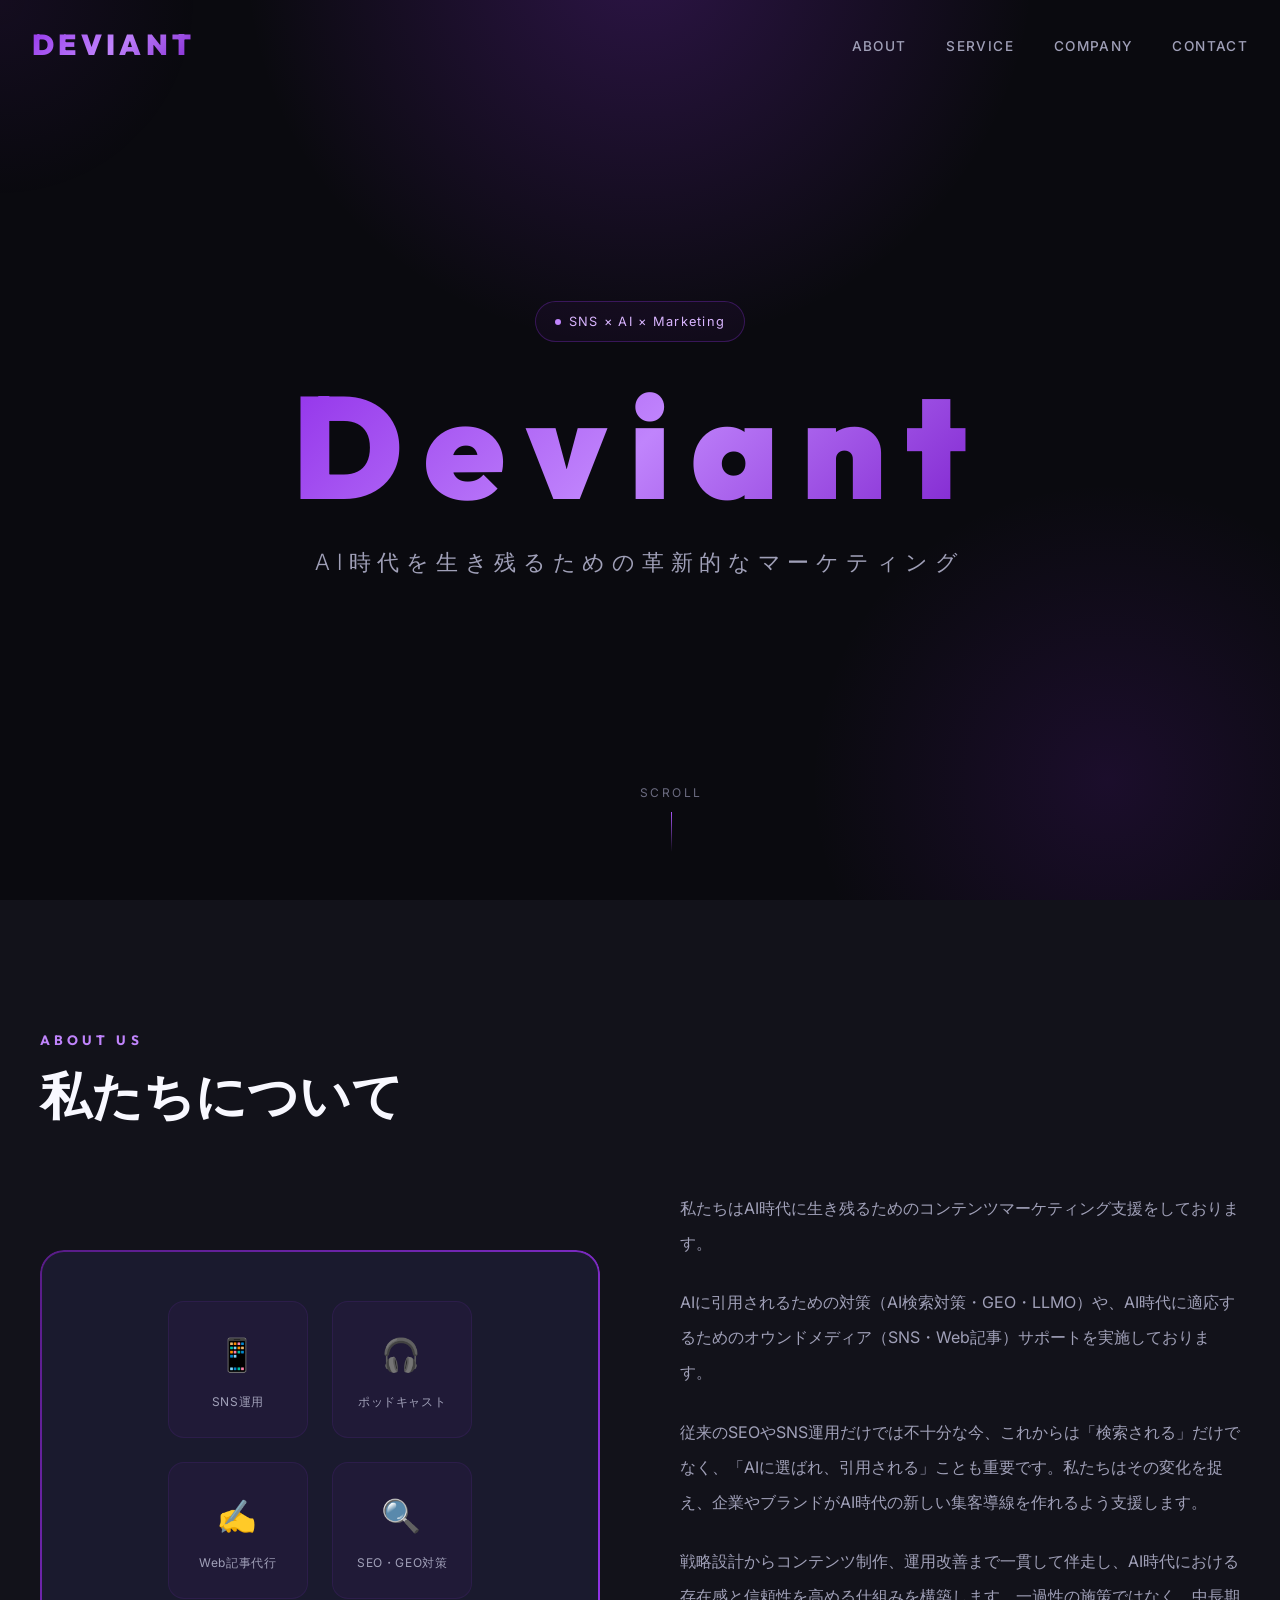
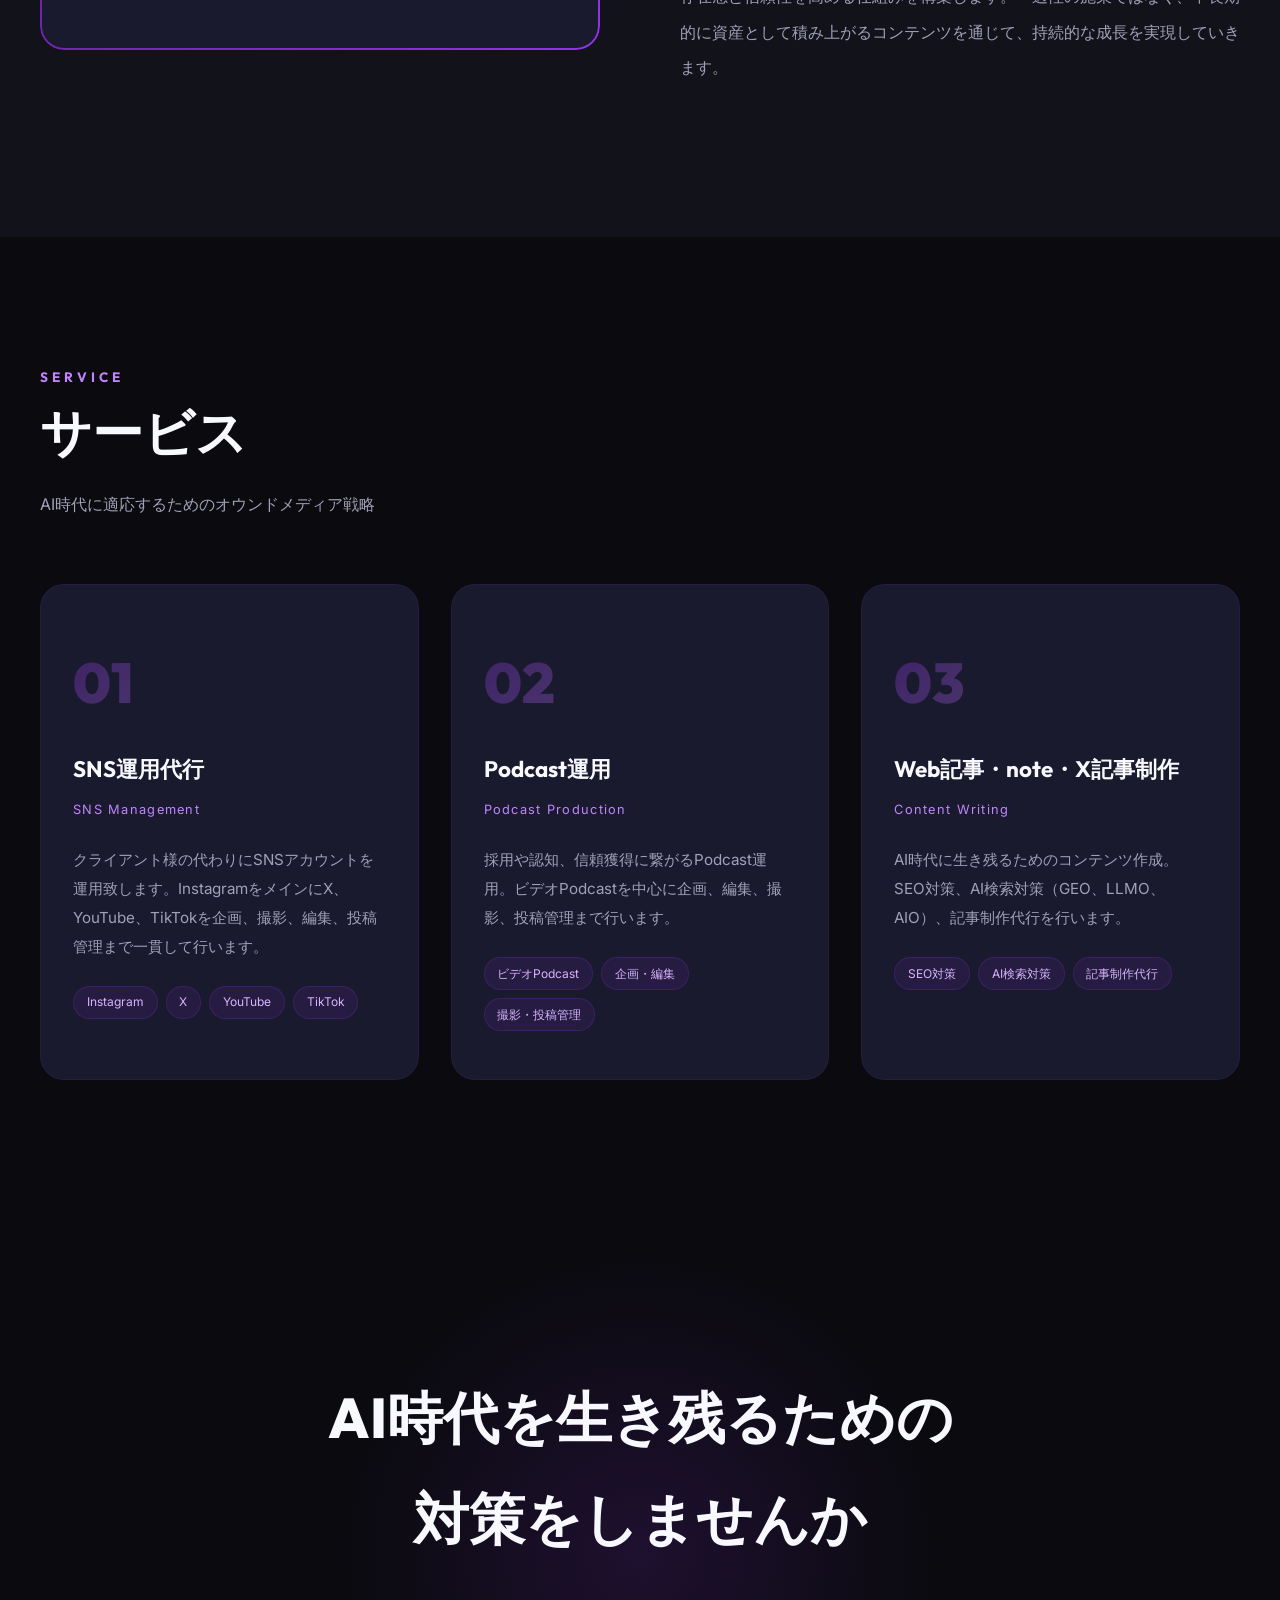
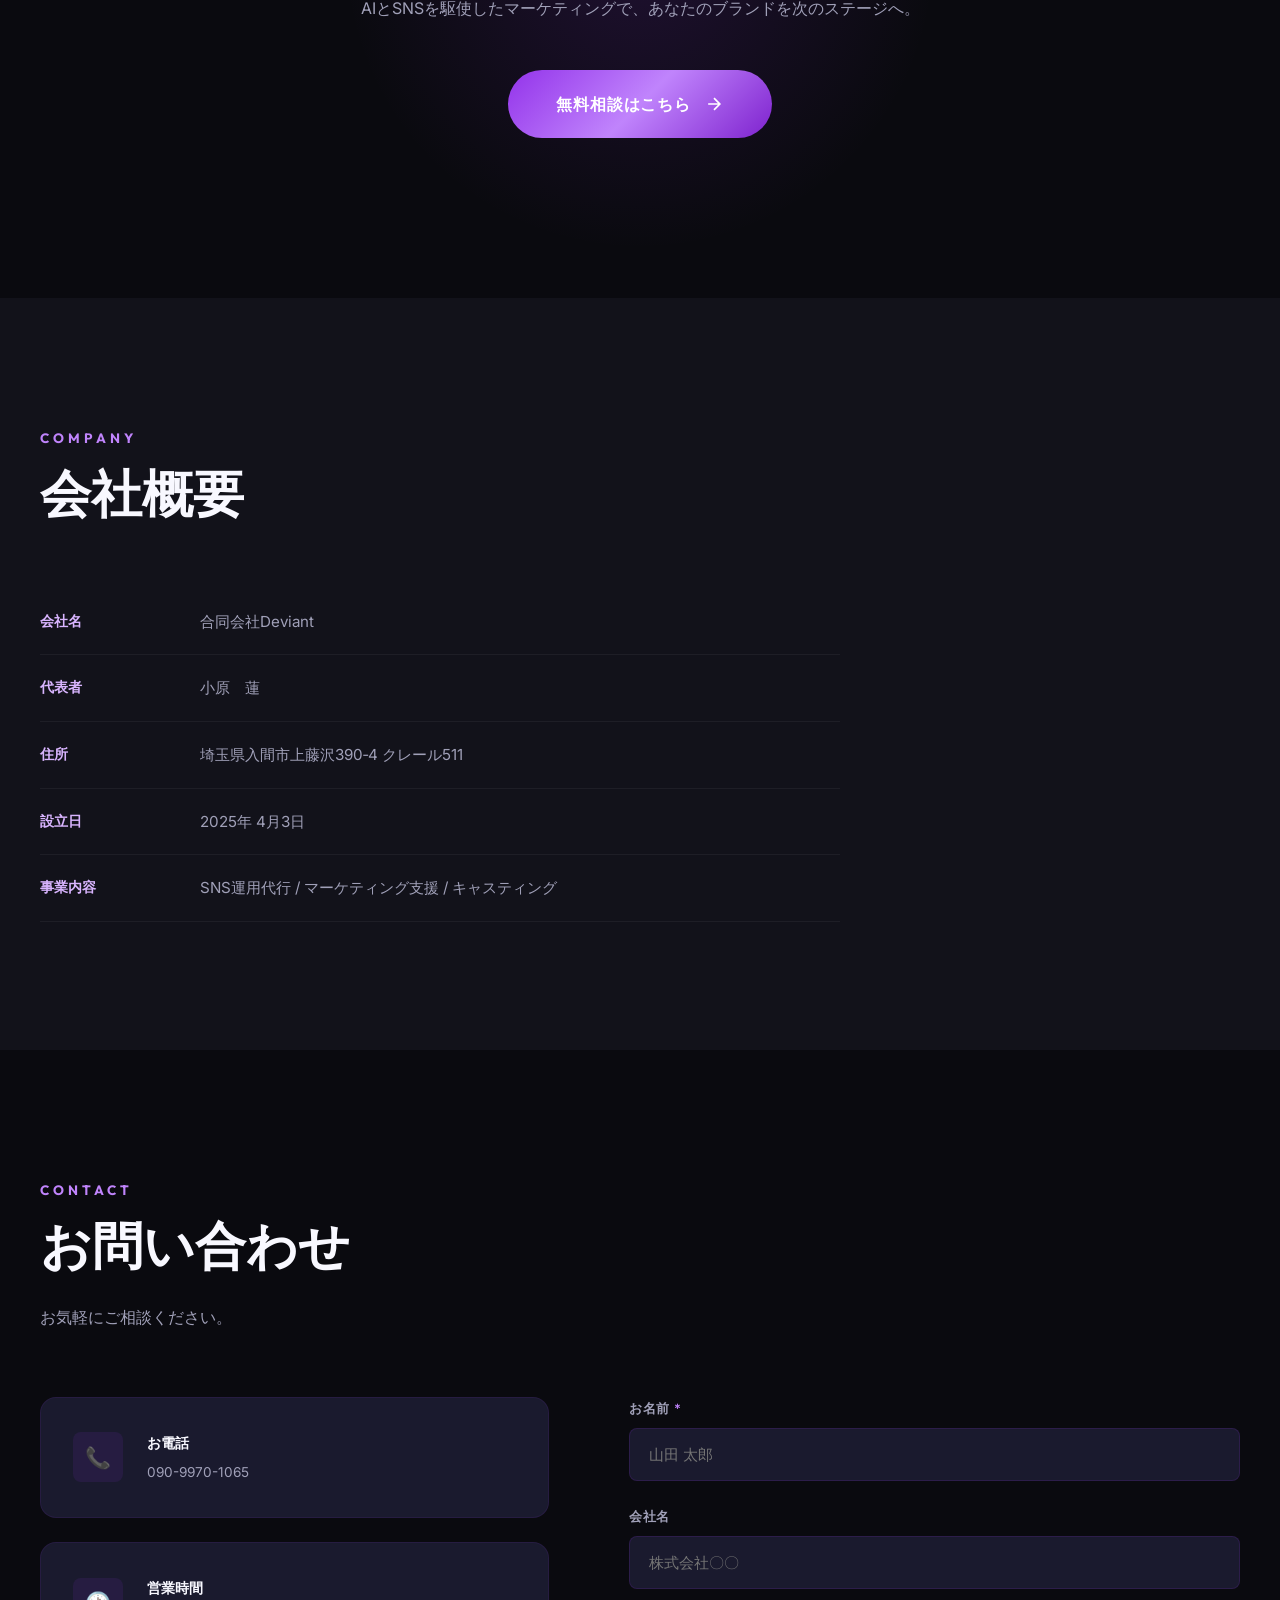
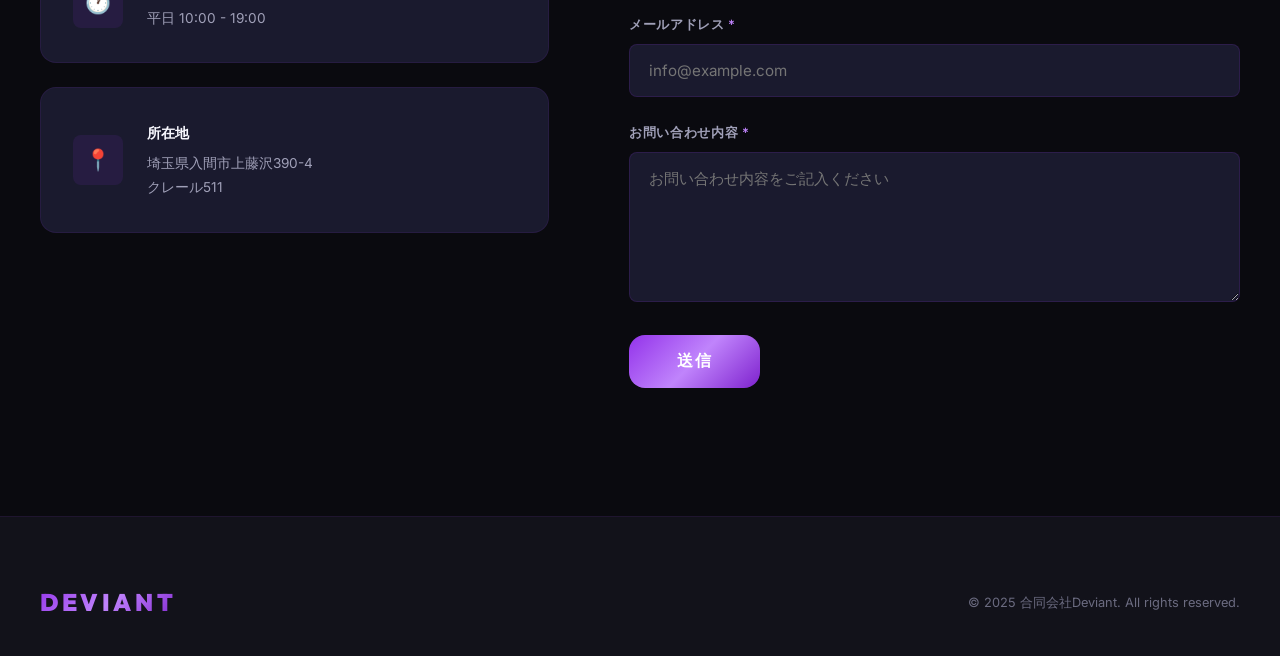
==== index.html @ 89819768 "Add files via upload" ====
<!DOCTYPE html>
<html lang="ja">

<head>
  <meta charset="UTF-8">
  <meta name="viewport" content="width=device-width, initial-scale=1.0">
  <title>Deviant | SNS運用・マーケティング支援</title>
  <meta name="description"
    content="合同会社Deviant - SNS運用・マーケティング支援・キャスティングを通じて企業様のクリエイティブ・コンテンツ・PRを全力でサポート。Z世代特化のマーケティングパートナー。">
  <link rel="stylesheet" href="style.css">
</head>

<body>

  <!-- LOADER -->
  <div class="loader">
    <div class="loader-text">DEVIANT</div>
  </div>

  <!-- CURSOR GLOW -->
  <div class="cursor-glow"></div>

  <!-- NAVBAR -->
  <nav class="navbar" id="navbar">
    <a href="#" class="nav-logo">DEVIANT</a>
    <ul class="nav-links">
      <li><a href="#about">About</a></li>
      <li><a href="#services">Service</a></li>


      <li><a href="#company">Company</a></li>
      <li><a href="#contact">Contact</a></li>
    </ul>
    <div class="hamburger" id="hamburger">
      <span></span>
      <span></span>
      <span></span>
    </div>
  </nav>

  <!-- HERO -->
  <section class="hero" id="hero">
    <div class="hero-bg"></div>
    <div class="hero-particles"></div>
    <div class="hero-content">
      <div class="hero-badge">
        <span class="dot"></span>
        SNS × AI × Marketing
      </div>
      <h1 class="hero-title">Deviant</h1>
      <p class="hero-subtitle">AI時代を生き残るための革新的なマーケティング</p>
    </div>
    <a href="#about" class="hero-scroll">
      <span>Scroll</span>
      <div class="scroll-line"></div>
    </a>
  </section>

  <!-- ABOUT -->
  <section class="about" id="about">
    <div class="container">
      <div class="reveal">
        <p class="section-label">ABOUT US</p>
        <h2 class="section-title">私たちについて</h2>
      </div>
      <div class="about-grid">
        <div class="about-visual reveal">
          <div class="about-visual-inner">
            <div class="about-icon-grid">
              <div class="about-icon-item">
                <span class="icon">📱</span>
                <span>SNS運用</span>
              </div>
              <div class="about-icon-item">
                <span class="icon">🎧</span>
                <span>ポッドキャスト</span>
              </div>
              <div class="about-icon-item">
                <span class="icon">✍️</span>
                <span>Web記事代行</span>
              </div>
              <div class="about-icon-item">
                <span class="icon">🔍</span>
                <span>SEO・GEO対策</span>
              </div>
            </div>
          </div>
        </div>
        <div class="about-text reveal">
          <p>私たちはAI時代に生き残るためのコンテンツマーケティング支援をしております。</p>
          <p>AIに引用されるための対策（AI検索対策・GEO・LLMO）や、AI時代に適応するためのオウンドメディア（SNS・Web記事）サポートを実施しております。</p>
          <p>従来のSEOやSNS運用だけでは不十分な今、これからは「検索される」だけでなく、「AIに選ばれ、引用される」ことも重要です。私たちはその変化を捉え、企業やブランドがAI時代の新しい集客導線を作れるよう支援します。
          </p>
          <p>
            戦略設計からコンテンツ制作、運用改善まで一貫して伴走し、AI時代における存在感と信頼性を高める仕組みを構築します。一過性の施策ではなく、中長期的に資産として積み上がるコンテンツを通じて、持続的な成長を実現していきます。
          </p>
        </div>
      </div>
    </div>
  </section>

  <!-- SERVICES -->
  <section class="services" id="services">
    <div class="container">
      <div class="reveal">
        <p class="section-label">SERVICE</p>
        <h2 class="section-title">サービス</h2>
        <p class="section-desc">AI時代に適応するためのオウンドメディア戦略</p>
      </div>
      <div class="services-grid reveal">
        <div class="service-card reveal-child">
          <div class="service-number">01</div>
          <h3>SNS運用代行</h3>
          <p class="service-sub">SNS Management</p>
          <p>クライアント様の代わりにSNSアカウントを運用致します。InstagramをメインにX、YouTube、TikTokを企画、撮影、編集、投稿管理まで一貫して行います。</p>
          <div class="service-platforms">
            <span class="platform-tag">Instagram</span>
            <span class="platform-tag">X</span>
            <span class="platform-tag">YouTube</span>
            <span class="platform-tag">TikTok</span>
          </div>
        </div>
        <div class="service-card reveal-child">
          <div class="service-number">02</div>
          <h3>Podcast運用</h3>
          <p class="service-sub">Podcast Production</p>
          <p>採用や認知、信頼獲得に繋がるPodcast運用。ビデオPodcastを中心に企画、編集、撮影、投稿管理まで行います。</p>
          <div class="service-platforms">
            <span class="platform-tag">ビデオPodcast</span>
            <span class="platform-tag">企画・編集</span>
            <span class="platform-tag">撮影・投稿管理</span>
          </div>
        </div>
        <div class="service-card reveal-child">
          <div class="service-number">03</div>
          <h3>Web記事・note・X記事制作</h3>
          <p class="service-sub">Content Writing</p>
          <p>AI時代に生き残るためのコンテンツ作成。SEO対策、AI検索対策（GEO、LLMO、AIO）、記事制作代行を行います。</p>
          <div class="service-platforms">
            <span class="platform-tag">SEO対策</span>
            <span class="platform-tag">AI検索対策</span>
            <span class="platform-tag">記事制作代行</span>
          </div>
        </div>
      </div>
    </div>
  </section>



  <!-- CTA -->
  <section class="cta" id="cta">
    <div class="container reveal">
      <h2 class="cta-title">AI時代を生き残るための<br>対策をしませんか</h2>
      <p class="cta-desc">AIとSNSを駆使したマーケティングで、あなたのブランドを次のステージへ。</p>
      <a href="#contact" class="cta-btn">
        無料相談はこちら
        <svg width="20" height="20" viewBox="0 0 24 24" fill="none" stroke="currentColor" stroke-width="2">
          <path d="M5 12h14M12 5l7 7-7 7" />
        </svg>
      </a>
    </div>
  </section>

  <!-- COMPANY -->
  <section class="company" id="company">
    <div class="container">
      <div class="reveal">
        <p class="section-label">COMPANY</p>
        <h2 class="section-title">会社概要</h2>
      </div>
      <dl class="company-table reveal">
        <div class="company-row reveal-child">
          <dt>会社名</dt>
          <dd>合同会社Deviant</dd>
        </div>
        <div class="company-row reveal-child">
          <dt>代表者</dt>
          <dd>小原　蓮</dd>
        </div>
        <div class="company-row reveal-child">
          <dt>住所</dt>
          <dd>埼玉県入間市上藤沢390‐4 クレール511</dd>
        </div>
        <div class="company-row reveal-child">
          <dt>設立日</dt>
          <dd>2025年 4月3日</dd>
        </div>
        <div class="company-row reveal-child">
          <dt>事業内容</dt>
          <dd>SNS運用代行 / マーケティング支援 / キャスティング</dd>
        </div>
      </dl>
    </div>
  </section>

  <!-- CONTACT -->
  <section class="contact" id="contact">
    <div class="container">
      <div class="reveal">
        <p class="section-label">CONTACT</p>
        <h2 class="section-title">お問い合わせ</h2>
        <p class="section-desc">お気軽にご相談ください。</p>
      </div>
      <div class="contact-grid">
        <div class="reveal">
          <div class="contact-info-card">
            <div class="contact-icon">📞</div>
            <div class="contact-info-text">
              <h4>お電話</h4>
              <p>090-9970-1065</p>
            </div>
          </div>
          <div class="contact-info-card">
            <div class="contact-icon">🕐</div>
            <div class="contact-info-text">
              <h4>営業時間</h4>
              <p>平日 10:00 - 19:00</p>
            </div>
          </div>
          <div class="contact-info-card">
            <div class="contact-icon">📍</div>
            <div class="contact-info-text">
              <h4>所在地</h4>
              <p>埼玉県入間市上藤沢390-4<br>クレール511</p>
            </div>
          </div>
        </div>
        <form class="contact-form reveal" id="contactForm">
          <div class="form-group">
            <label for="name">お名前 <span style="color:var(--purple-400)">*</span></label>
            <input type="text" id="name" name="name" required placeholder="山田 太郎">
          </div>
          <div class="form-group">
            <label for="company-name">会社名</label>
            <input type="text" id="company-name" name="company-name" placeholder="株式会社〇〇">
          </div>
          <div class="form-group">
            <label for="email">メールアドレス <span style="color:var(--purple-400)">*</span></label>
            <input type="email" id="email" name="email" required placeholder="info@example.com">
          </div>
          <div class="form-group">
            <label for="message">お問い合わせ内容 <span style="color:var(--purple-400)">*</span></label>
            <textarea id="message" name="message" required placeholder="お問い合わせ内容をご記入ください"></textarea>
          </div>
          <button type="submit" class="submit-btn">送信</button>
        </form>
      </div>
    </div>
  </section>

  <!-- FOOTER -->
  <footer class="footer">
    <div class="footer-content">
      <div class="footer-logo">DEVIANT</div>
      <p class="footer-copy">&copy; 2025 合同会社Deviant. All rights reserved.</p>
    </div>
  </footer>

  <script src="script.js"></script>
</body>

</html>
---- style.css ----
@import url('https://fonts.googleapis.com/css2?family=Inter:wght@300;400;500;600;700;800;900&family=Outfit:wght@300;400;500;600;700;800;900&display=swap');

:root {
    --purple-100: #f3e8ff;
    --purple-200: #e9d5ff;
    --purple-300: #d8b4fe;
    --purple-400: #c084fc;
    --purple-500: #a855f7;
    --purple-600: #9333ea;
    --purple-700: #7e22ce;
    --purple-800: #6b21a8;
    --purple-900: #581c87;
    --bg-primary: #0a0a0f;
    --bg-secondary: #12121a;
    --bg-card: #1a1a2e;
    --bg-card-hover: #22223a;
    --text-primary: #f8f8ff;
    --text-secondary: #a0a0b8;
    --text-muted: #6b6b80;
    --gradient-1: linear-gradient(135deg, #9333ea 0%, #c084fc 50%, #7e22ce 100%);
    --gradient-2: linear-gradient(135deg, #581c87 0%, #9333ea 100%);
    --gradient-3: linear-gradient(180deg, rgba(147, 51, 234, 0.15) 0%, transparent 100%);
    --gradient-glow: radial-gradient(ellipse at center, rgba(147, 51, 234, 0.2) 0%, transparent 70%);
    --shadow-purple: 0 0 60px rgba(147, 51, 234, 0.3);
    --radius: 16px;
    --radius-sm: 8px;
    --radius-lg: 24px;
    --transition: all 0.4s cubic-bezier(0.25, 0.46, 0.45, 0.94);
}

*,
*::before,
*::after {
    margin: 0;
    padding: 0;
    box-sizing: border-box;
}

html {
    scroll-behavior: smooth;
    font-size: 16px;
}

body {
    font-family: 'Inter', 'Outfit', sans-serif;
    background: var(--bg-primary);
    color: var(--text-primary);
    overflow-x: hidden;
    line-height: 1.8;
    -webkit-font-smoothing: antialiased;
}

::selection {
    background: var(--purple-600);
    color: white;
}

::-webkit-scrollbar {
    width: 6px;
}

::-webkit-scrollbar-track {
    background: var(--bg-primary);
}

::-webkit-scrollbar-thumb {
    background: var(--purple-700);
    border-radius: 3px;
}

/* ===== LOADER ===== */
.loader {
    position: fixed;
    inset: 0;
    z-index: 9999;
    background: var(--bg-primary);
    display: flex;
    align-items: center;
    justify-content: center;
    transition: opacity 0.8s, visibility 0.8s;
}

.loader.hidden {
    opacity: 0;
    visibility: hidden;
}

.loader-text {
    font-family: 'Outfit', sans-serif;
    font-size: 3rem;
    font-weight: 900;
    letter-spacing: 0.3em;
    background: var(--gradient-1);
    -webkit-background-clip: text;
    -webkit-text-fill-color: transparent;
    background-clip: text;
    animation: loaderPulse 1.5s ease-in-out infinite;
}

@keyframes loaderPulse {

    0%,
    100% {
        opacity: 0.4;
        transform: scale(0.98);
    }

    50% {
        opacity: 1;
        transform: scale(1);
    }
}

/* ===== CURSOR GLOW ===== */
.cursor-glow {
    position: fixed;
    width: 400px;
    height: 400px;
    border-radius: 50%;
    background: radial-gradient(circle, rgba(147, 51, 234, 0.08) 0%, transparent 70%);
    pointer-events: none;
    z-index: 1;
    transform: translate(-50%, -50%);
    transition: left 0.3s ease, top 0.3s ease;
}

/* ===== NAVBAR ===== */
.navbar {
    position: fixed;
    top: 0;
    left: 0;
    right: 0;
    z-index: 1000;
    padding: 1.2rem 2rem;
    display: flex;
    align-items: center;
    justify-content: space-between;
    transition: var(--transition);
    background: transparent;
}

.navbar.scrolled {
    background: rgba(10, 10, 15, 0.85);
    backdrop-filter: blur(20px);
    border-bottom: 1px solid rgba(147, 51, 234, 0.15);
    padding: 0.8rem 2rem;
}

.nav-logo {
    font-family: 'Outfit', sans-serif;
    font-size: 1.8rem;
    font-weight: 900;
    letter-spacing: 0.15em;
    background: var(--gradient-1);
    -webkit-background-clip: text;
    -webkit-text-fill-color: transparent;
    background-clip: text;
    text-decoration: none;
}

.nav-links {
    display: flex;
    gap: 2.5rem;
    list-style: none;
}

.nav-links a {
    color: var(--text-secondary);
    text-decoration: none;
    font-size: 0.85rem;
    font-weight: 500;
    letter-spacing: 0.1em;
    text-transform: uppercase;
    transition: var(--transition);
    position: relative;
}

.nav-links a::after {
    content: '';
    position: absolute;
    bottom: -4px;
    left: 0;
    width: 0;
    height: 2px;
    background: var(--gradient-1);
    transition: width 0.3s;
}

.nav-links a:hover {
    color: var(--purple-400);
}

.nav-links a:hover::after {
    width: 100%;
}

.hamburger {
    display: none;
    flex-direction: column;
    gap: 5px;
    cursor: pointer;
    z-index: 1001;
}

.hamburger span {
    width: 28px;
    height: 2px;
    background: var(--text-primary);
    transition: var(--transition);
}

.hamburger.active span:nth-child(1) {
    transform: rotate(45deg) translate(5px, 5px);
}

.hamburger.active span:nth-child(2) {
    opacity: 0;
}

.hamburger.active span:nth-child(3) {
    transform: rotate(-45deg) translate(5px, -5px);
}

/* ===== HERO ===== */
.hero {
    position: relative;
    min-height: 100vh;
    display: flex;
    flex-direction: column;
    align-items: center;
    justify-content: center;
    text-align: center;
    padding: 6rem 2rem 4rem;
    overflow: hidden;
}

.hero-bg {
    position: absolute;
    inset: 0;
    z-index: 0;
}

.hero-bg::before {
    content: '';
    position: absolute;
    top: -50%;
    left: 50%;
    transform: translateX(-50%);
    width: 800px;
    height: 800px;
    border-radius: 50%;
    background: radial-gradient(circle, rgba(147, 51, 234, 0.25) 0%, transparent 70%);
    animation: heroGlow 6s ease-in-out infinite;
}

.hero-bg::after {
    content: '';
    position: absolute;
    bottom: -20%;
    right: -10%;
    width: 600px;
    height: 600px;
    border-radius: 50%;
    background: radial-gradient(circle, rgba(126, 34, 206, 0.15) 0%, transparent 70%);
    animation: heroGlow 8s ease-in-out infinite reverse;
}

@keyframes heroGlow {

    0%,
    100% {
        opacity: 0.5;
        transform: translateX(-50%) scale(1);
    }

    50% {
        opacity: 1;
        transform: translateX(-50%) scale(1.2);
    }
}

.hero-particles {
    position: absolute;
    inset: 0;
    overflow: hidden;
}

.particle {
    position: absolute;
    width: 3px;
    height: 3px;
    background: var(--purple-400);
    border-radius: 50%;
    opacity: 0;
    animation: particleFloat 8s infinite;
}

@keyframes particleFloat {
    0% {
        opacity: 0;
        transform: translateY(100vh) scale(0);
    }

    10% {
        opacity: 0.8;
    }

    90% {
        opacity: 0.8;
    }

    100% {
        opacity: 0;
        transform: translateY(-10vh) scale(1);
    }
}

.hero-content {
    position: relative;
    z-index: 2;
}

.hero-badge {
    display: inline-flex;
    align-items: center;
    gap: 0.5rem;
    padding: 0.5rem 1.2rem;
    border: 1px solid rgba(147, 51, 234, 0.3);
    border-radius: 100px;
    font-size: 0.8rem;
    color: var(--purple-300);
    letter-spacing: 0.1em;
    margin-bottom: 2rem;
    background: rgba(147, 51, 234, 0.05);
    animation: fadeInUp 1s ease 0.2s both;
}

.hero-badge .dot {
    width: 6px;
    height: 6px;
    border-radius: 50%;
    background: var(--purple-400);
    animation: dotPulse 2s infinite;
}

@keyframes dotPulse {

    0%,
    100% {
        opacity: 1;
    }

    50% {
        opacity: 0.3;
    }
}

.hero-title {
    font-family: 'Outfit', sans-serif;
    font-size: clamp(4rem, 12vw, 9rem);
    font-weight: 900;
    letter-spacing: 0.15em;
    line-height: 1;
    margin-bottom: 1.5rem;
    background: var(--gradient-1);
    -webkit-background-clip: text;
    -webkit-text-fill-color: transparent;
    background-clip: text;
    animation: fadeInUp 1s ease 0.4s both;
}

.hero-subtitle {
    font-size: clamp(1rem, 2.5vw, 1.4rem);
    color: var(--text-secondary);
    font-weight: 300;
    letter-spacing: 0.3em;
    margin-bottom: 3rem;
    animation: fadeInUp 1s ease 0.6s both;
}

.hero-scroll {
    position: absolute;
    bottom: 3rem;
    left: 50%;
    transform: translateX(-50%);
    display: flex;
    flex-direction: column;
    align-items: center;
    gap: 0.5rem;
    color: var(--text-muted);
    font-size: 0.75rem;
    letter-spacing: 0.2em;
    text-transform: uppercase;
    animation: fadeInUp 1s ease 1s both;
    cursor: pointer;
    text-decoration: none;
}

.scroll-line {
    width: 1px;
    height: 40px;
    background: linear-gradient(to bottom, var(--purple-500), transparent);
    animation: scrollLine 2s infinite;
}

@keyframes scrollLine {
    0% {
        transform: scaleY(0);
        transform-origin: top;
    }

    50% {
        transform: scaleY(1);
        transform-origin: top;
    }

    51% {
        transform-origin: bottom;
    }

    100% {
        transform: scaleY(0);
        transform-origin: bottom;
    }
}

/* ===== SECTIONS COMMON ===== */
section {
    position: relative;
    padding: 8rem 2rem;
}

.container {
    max-width: 1200px;
    margin: 0 auto;
}

.section-label {
    font-family: 'Outfit', sans-serif;
    font-size: 0.85rem;
    font-weight: 700;
    letter-spacing: 0.3em;
    text-transform: uppercase;
    color: var(--purple-400);
    margin-bottom: 0.8rem;
}

.section-title {
    font-family: 'Outfit', sans-serif;
    font-size: clamp(2rem, 5vw, 3.2rem);
    font-weight: 800;
    line-height: 1.2;
    margin-bottom: 1.5rem;
    color: var(--text-primary);
}

.section-desc {
    font-size: 1rem;
    color: var(--text-secondary);
    max-width: 600px;
    line-height: 2;
}

.reveal {
    opacity: 0;
    transform: translateY(40px);
    transition: opacity 0.8s ease, transform 0.8s ease;
}

.reveal.active {
    opacity: 1;
    transform: translateY(0);
}

/* ===== ABOUT ===== */
.about {
    background: var(--bg-secondary);
}

.about-grid {
    display: grid;
    grid-template-columns: 1fr 1fr;
    gap: 5rem;
    align-items: center;
    margin-top: 4rem;
}

.about-visual {
    position: relative;
    height: 400px;
    border-radius: var(--radius-lg);
    overflow: hidden;
}

.about-visual-inner {
    width: 100%;
    height: 100%;
    background: var(--gradient-2);
    border-radius: var(--radius-lg);
    display: flex;
    align-items: center;
    justify-content: center;
    position: relative;
}

.about-visual-inner::before {
    content: '';
    position: absolute;
    inset: 2px;
    background: var(--bg-card);
    border-radius: calc(var(--radius-lg) - 2px);
}

.about-icon-grid {
    position: relative;
    z-index: 1;
    display: grid;
    grid-template-columns: 1fr 1fr;
    gap: 1.5rem;
    padding: 2rem;
}

.about-icon-item {
    display: flex;
    flex-direction: column;
    align-items: center;
    gap: 0.5rem;
    padding: 1.5rem;
    border-radius: var(--radius);
    background: rgba(147, 51, 234, 0.05);
    border: 1px solid rgba(147, 51, 234, 0.1);
    transition: var(--transition);
}

.about-icon-item:hover {
    background: rgba(147, 51, 234, 0.1);
    border-color: rgba(147, 51, 234, 0.3);
    transform: translateY(-4px);
}

.about-icon-item .icon {
    font-size: 2rem;
}

.about-icon-item span {
    font-size: 0.75rem;
    color: var(--text-secondary);
    letter-spacing: 0.05em;
}

.about-text p {
    color: var(--text-secondary);
    line-height: 2.2;
    margin-bottom: 1.5rem;
}



/* ===== SERVICES ===== */
.services {
    background: var(--bg-primary);
}

.services-grid {
    display: grid;
    grid-template-columns: repeat(3, 1fr);
    gap: 2rem;
    margin-top: 4rem;
}

.service-card {
    position: relative;
    padding: 3rem 2rem;
    border-radius: var(--radius-lg);
    background: var(--bg-card);
    border: 1px solid rgba(147, 51, 234, 0.1);
    transition: var(--transition);
    overflow: hidden;
}

.service-card::before {
    content: '';
    position: absolute;
    top: 0;
    left: 0;
    right: 0;
    height: 3px;
    background: var(--gradient-1);
    opacity: 0;
    transition: opacity 0.4s;
}

.service-card:hover {
    transform: translateY(-8px);
    border-color: rgba(147, 51, 234, 0.3);
    box-shadow: var(--shadow-purple);
    background: var(--bg-card-hover);
}

.service-card:hover::before {
    opacity: 1;
}

.service-number {
    font-family: 'Outfit', sans-serif;
    font-size: 3.5rem;
    font-weight: 900;
    background: var(--gradient-1);
    -webkit-background-clip: text;
    -webkit-text-fill-color: transparent;
    background-clip: text;
    opacity: 0.3;
    margin-bottom: 1rem;
}

.service-card h3 {
    font-family: 'Outfit', sans-serif;
    font-size: 1.4rem;
    font-weight: 700;
    margin-bottom: 0.5rem;
}

.service-card .service-sub {
    font-size: 0.8rem;
    color: var(--purple-400);
    letter-spacing: 0.1em;
    margin-bottom: 1.5rem;
}

.service-card p {
    color: var(--text-secondary);
    font-size: 0.95rem;
    line-height: 1.9;
}

.service-platforms {
    display: flex;
    gap: 0.5rem;
    margin-top: 1.5rem;
    flex-wrap: wrap;
}

.platform-tag {
    padding: 0.3rem 0.8rem;
    border-radius: 100px;
    font-size: 0.75rem;
    background: rgba(147, 51, 234, 0.1);
    color: var(--purple-300);
    border: 1px solid rgba(147, 51, 234, 0.2);
}





/* ===== CTA ===== */
.cta {
    background: var(--bg-primary);
    text-align: center;
    padding: 10rem 2rem;
    position: relative;
    overflow: hidden;
}

.cta::before {
    content: '';
    position: absolute;
    top: 50%;
    left: 50%;
    transform: translate(-50%, -50%);
    width: 600px;
    height: 600px;
    border-radius: 50%;
    background: radial-gradient(circle, rgba(147, 51, 234, 0.15) 0%, transparent 70%);
}

.cta-title {
    font-family: 'Outfit', sans-serif;
    font-size: clamp(2rem, 5vw, 3.5rem);
    font-weight: 800;
    margin-bottom: 1.5rem;
    position: relative;
}

.cta-desc {
    color: var(--text-secondary);
    margin-bottom: 3rem;
    position: relative;
}

.cta-btn {
    display: inline-flex;
    align-items: center;
    gap: 0.8rem;
    padding: 1.2rem 3rem;
    background: var(--gradient-1);
    border: none;
    border-radius: 100px;
    color: white;
    font-size: 1rem;
    font-weight: 700;
    cursor: pointer;
    transition: var(--transition);
    position: relative;
    text-decoration: none;
    letter-spacing: 0.05em;
}

.cta-btn:hover {
    transform: translateY(-3px);
    box-shadow: 0 10px 40px rgba(147, 51, 234, 0.4);
}

/* ===== COMPANY ===== */
.company {
    background: var(--bg-secondary);
}

.company-table {
    margin-top: 4rem;
    width: 100%;
    max-width: 800px;
}

.company-row {
    display: grid;
    grid-template-columns: 160px 1fr;
    border-bottom: 1px solid rgba(255, 255, 255, 0.05);
}

.company-row dt {
    padding: 1.2rem 0;
    font-size: 0.9rem;
    font-weight: 600;
    color: var(--purple-300);
}

.company-row dd {
    padding: 1.2rem 0;
    font-size: 0.95rem;
    color: var(--text-secondary);
}

/* ===== CONTACT ===== */
.contact {
    background: var(--bg-primary);
    position: relative;
}

.contact-grid {
    display: grid;
    grid-template-columns: 1fr 1.2fr;
    gap: 5rem;
    margin-top: 4rem;
}

.contact-info-card {
    padding: 2rem;
    border-radius: var(--radius);
    background: var(--bg-card);
    border: 1px solid rgba(147, 51, 234, 0.1);
    margin-bottom: 1.5rem;
    display: flex;
    align-items: center;
    gap: 1.5rem;
    transition: var(--transition);
}

.contact-info-card:hover {
    border-color: rgba(147, 51, 234, 0.3);
    transform: translateX(5px);
}

.contact-icon {
    width: 50px;
    height: 50px;
    display: flex;
    align-items: center;
    justify-content: center;
    border-radius: var(--radius-sm);
    background: rgba(147, 51, 234, 0.1);
    font-size: 1.3rem;
    flex-shrink: 0;
}

.contact-info-text h4 {
    font-size: 0.9rem;
    margin-bottom: 0.3rem;
}

.contact-info-text p {
    font-size: 0.85rem;
    color: var(--text-secondary);
}

.contact-form {
    display: flex;
    flex-direction: column;
    gap: 1.5rem;
}

.form-group {
    position: relative;
}

.form-group label {
    display: block;
    font-size: 0.8rem;
    font-weight: 600;
    color: var(--text-secondary);
    letter-spacing: 0.05em;
    margin-bottom: 0.5rem;
}

.form-group input,
.form-group textarea {
    width: 100%;
    padding: 1rem 1.2rem;
    background: var(--bg-card);
    border: 1px solid rgba(147, 51, 234, 0.15);
    border-radius: var(--radius-sm);
    color: var(--text-primary);
    font-size: 0.95rem;
    font-family: inherit;
    transition: var(--transition);
    outline: none;
}

.form-group input:focus,
.form-group textarea:focus {
    border-color: var(--purple-500);
    box-shadow: 0 0 20px rgba(147, 51, 234, 0.15);
}

.form-group textarea {
    min-height: 150px;
    resize: vertical;
}

.submit-btn {
    padding: 1rem 3rem;
    background: var(--gradient-1);
    border: none;
    border-radius: var(--radius);
    color: white;
    font-size: 1rem;
    font-weight: 700;
    cursor: pointer;
    transition: var(--transition);
    letter-spacing: 0.1em;
    align-self: flex-start;
}

.submit-btn:hover {
    transform: translateY(-3px);
    box-shadow: 0 10px 30px rgba(147, 51, 234, 0.4);
}

/* ===== FOOTER ===== */
.footer {
    background: var(--bg-secondary);
    border-top: 1px solid rgba(147, 51, 234, 0.1);
    padding: 4rem 2rem 2rem;
}

.footer-content {
    max-width: 1200px;
    margin: 0 auto;
    display: flex;
    align-items: center;
    justify-content: space-between;
}

.footer-logo {
    font-family: 'Outfit', sans-serif;
    font-size: 1.5rem;
    font-weight: 900;
    letter-spacing: 0.15em;
    background: var(--gradient-1);
    -webkit-background-clip: text;
    -webkit-text-fill-color: transparent;
    background-clip: text;
}

.footer-copy {
    font-size: 0.8rem;
    color: var(--text-muted);
}

/* ===== FADE IN ANIMATION ===== */
@keyframes fadeInUp {
    from {
        opacity: 0;
        transform: translateY(30px);
    }

    to {
        opacity: 1;
        transform: translateY(0);
    }
}

/* ===== RESPONSIVE ===== */
@media (max-width: 1024px) {
    .services-grid {
        grid-template-columns: 1fr 1fr;
    }
}

@media (max-width: 768px) {
    .nav-links {
        display: none;
        position: fixed;
        top: 0;
        left: 0;
        right: 0;
        bottom: 0;
        background: rgba(10, 10, 15, 0.98);
        flex-direction: column;
        align-items: center;
        justify-content: center;
        gap: 2rem;
    }

    .nav-links.active {
        display: flex;
        z-index: 1000;
    }

    .hamburger {
        display: flex;
    }

    .about-grid {
        grid-template-columns: 1fr;
        gap: 3rem;
    }

    .services-grid {
        grid-template-columns: 1fr;
    }

    .contact-grid {
        grid-template-columns: 1fr;
        gap: 3rem;
    }

    .news-item {
        flex-direction: column;
        align-items: flex-start;
        gap: 0.8rem;
    }

    .company-row {
        grid-template-columns: 120px 1fr;
    }

    .about-stats {
        gap: 2rem;
    }

    .footer-content {
        flex-direction: column;
        gap: 1rem;
        text-align: center;
    }

    .hero {
        padding: 8rem 1.5rem 4rem;
    }

    section {
        padding: 5rem 1.5rem;
    }

    .cursor-glow {
        display: none;
    }
}
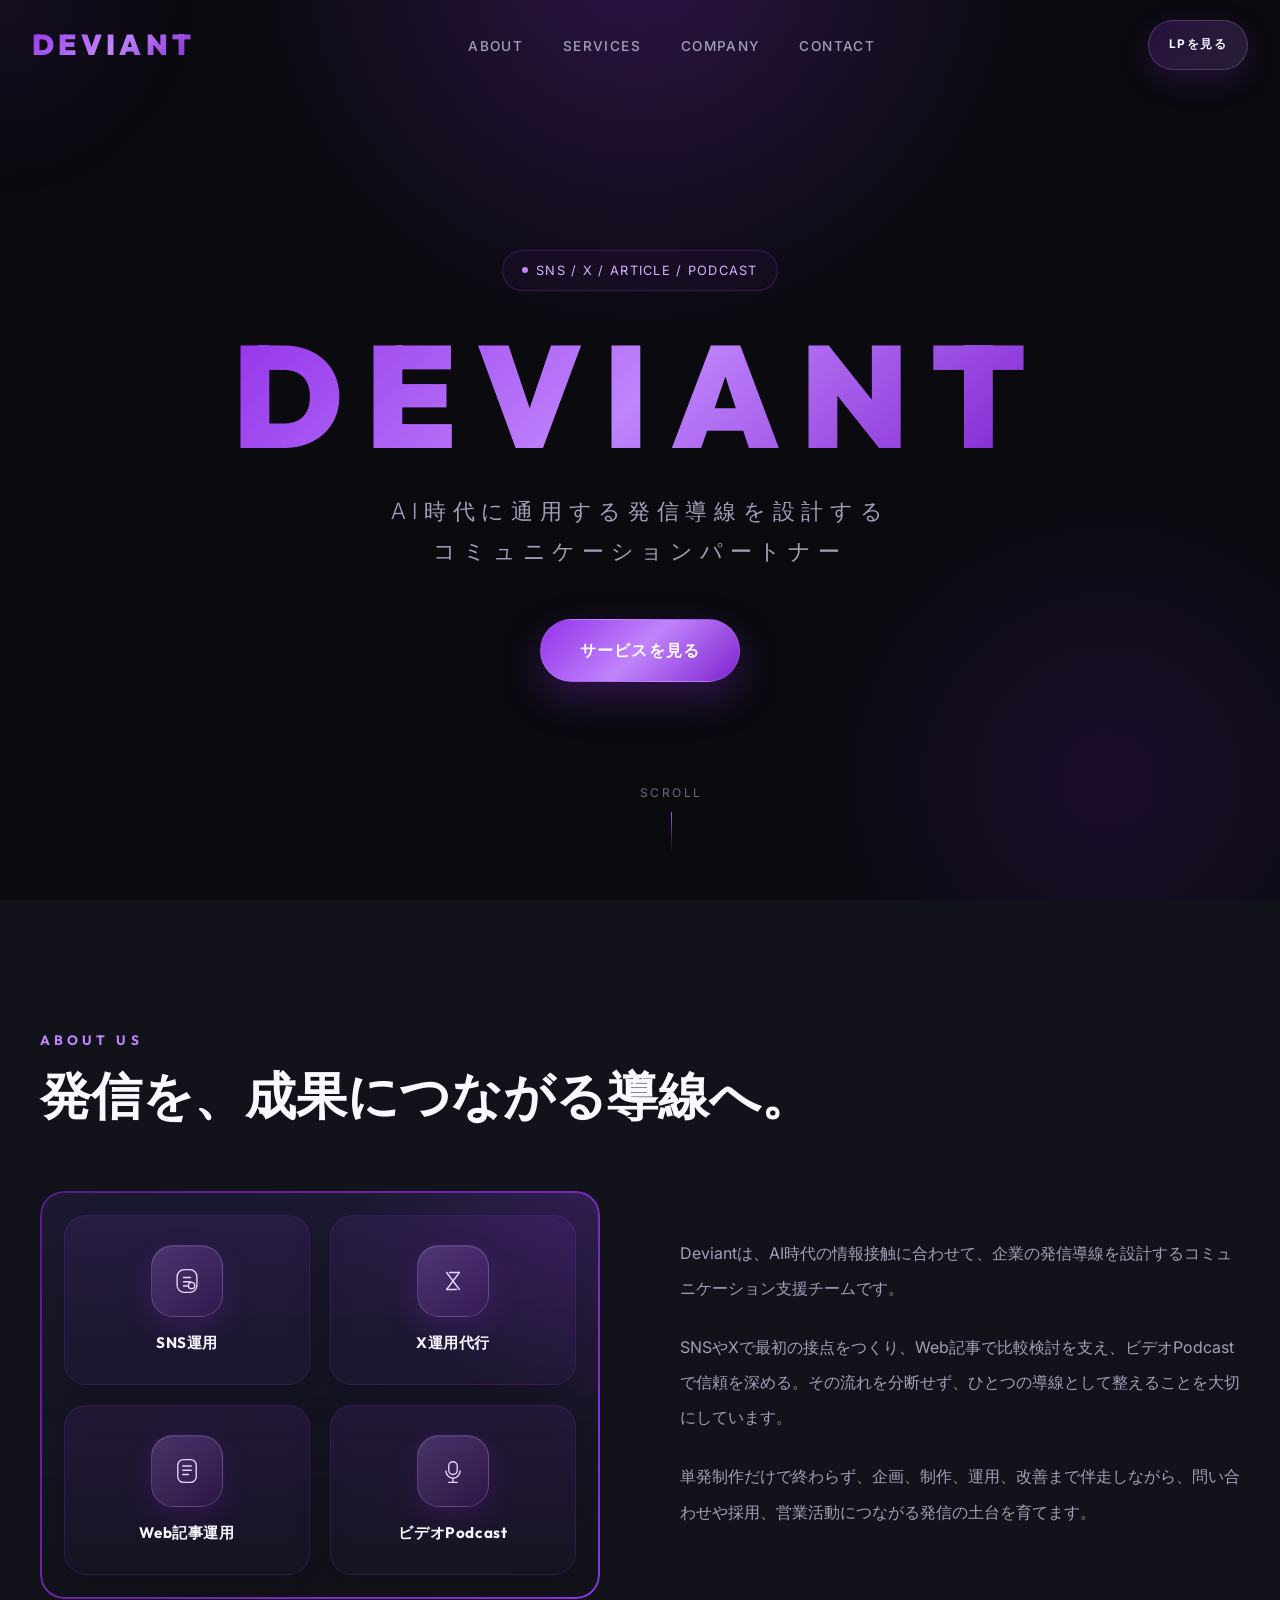
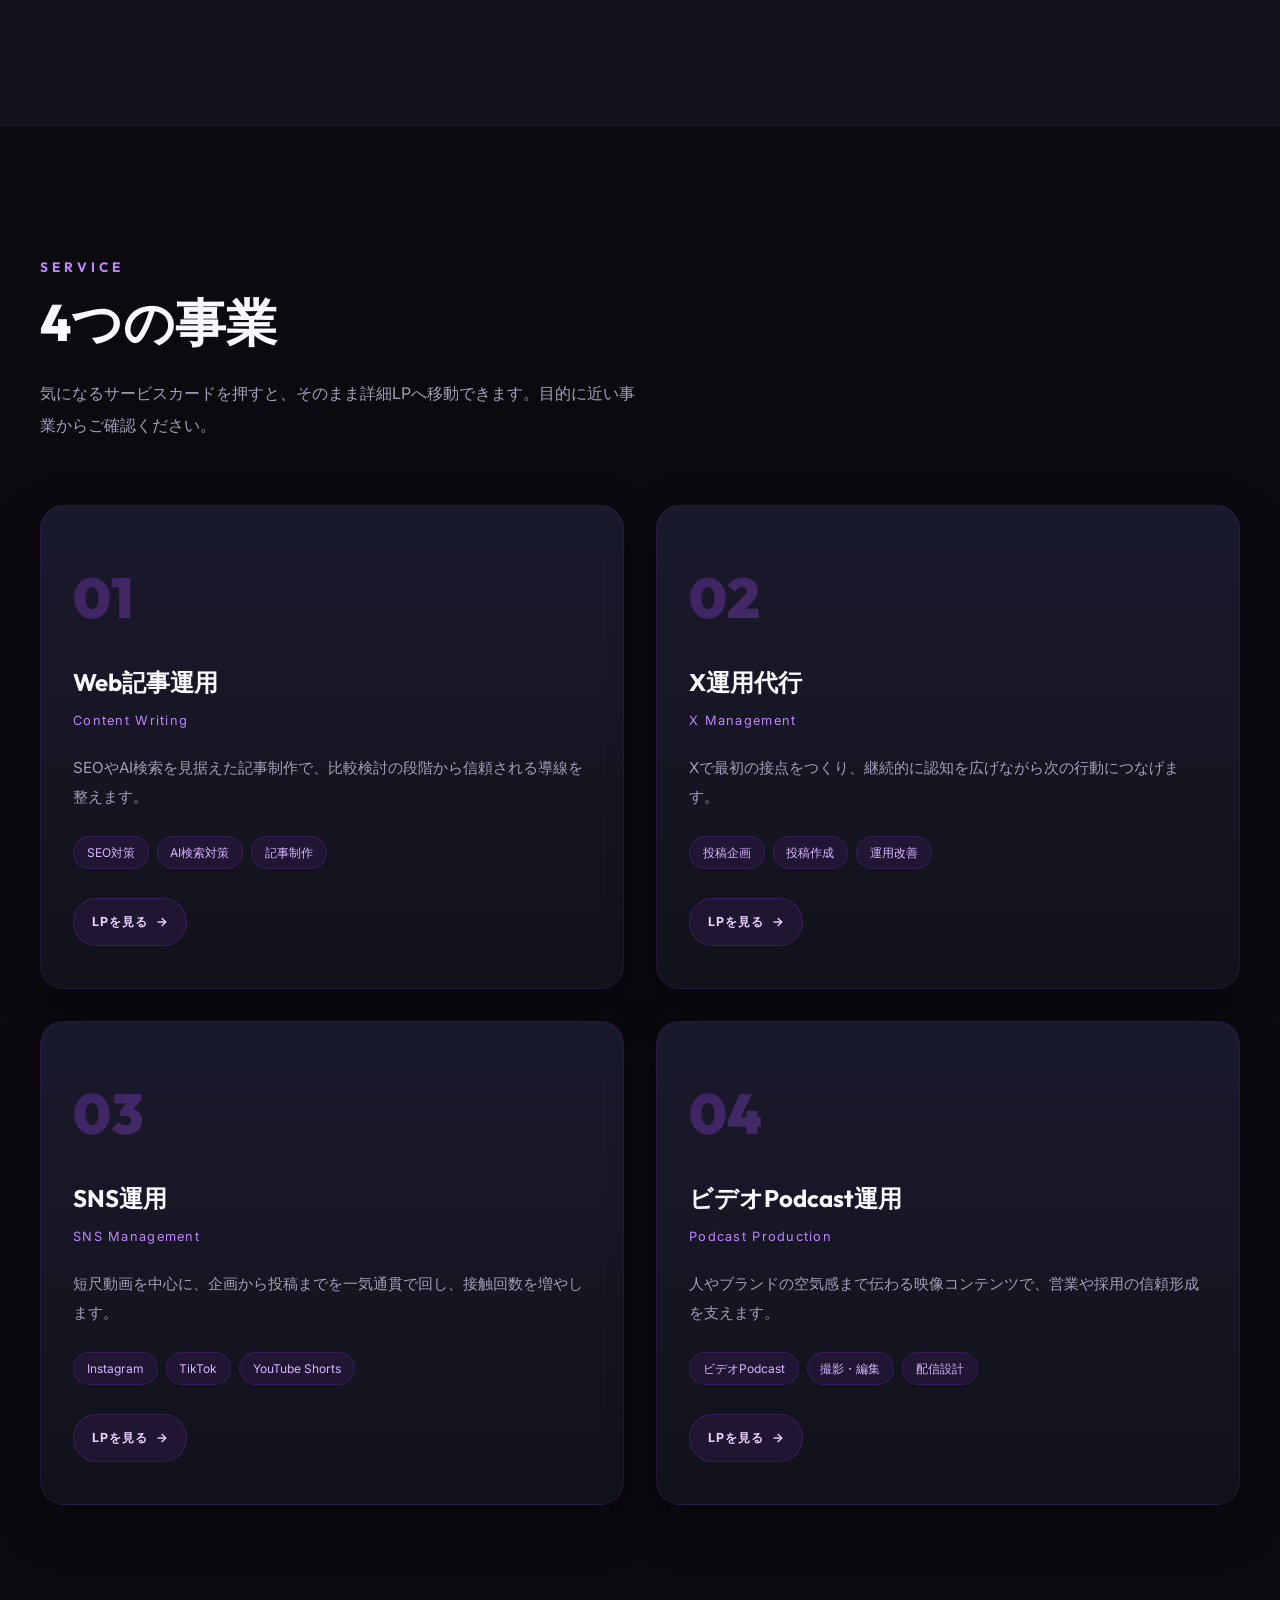
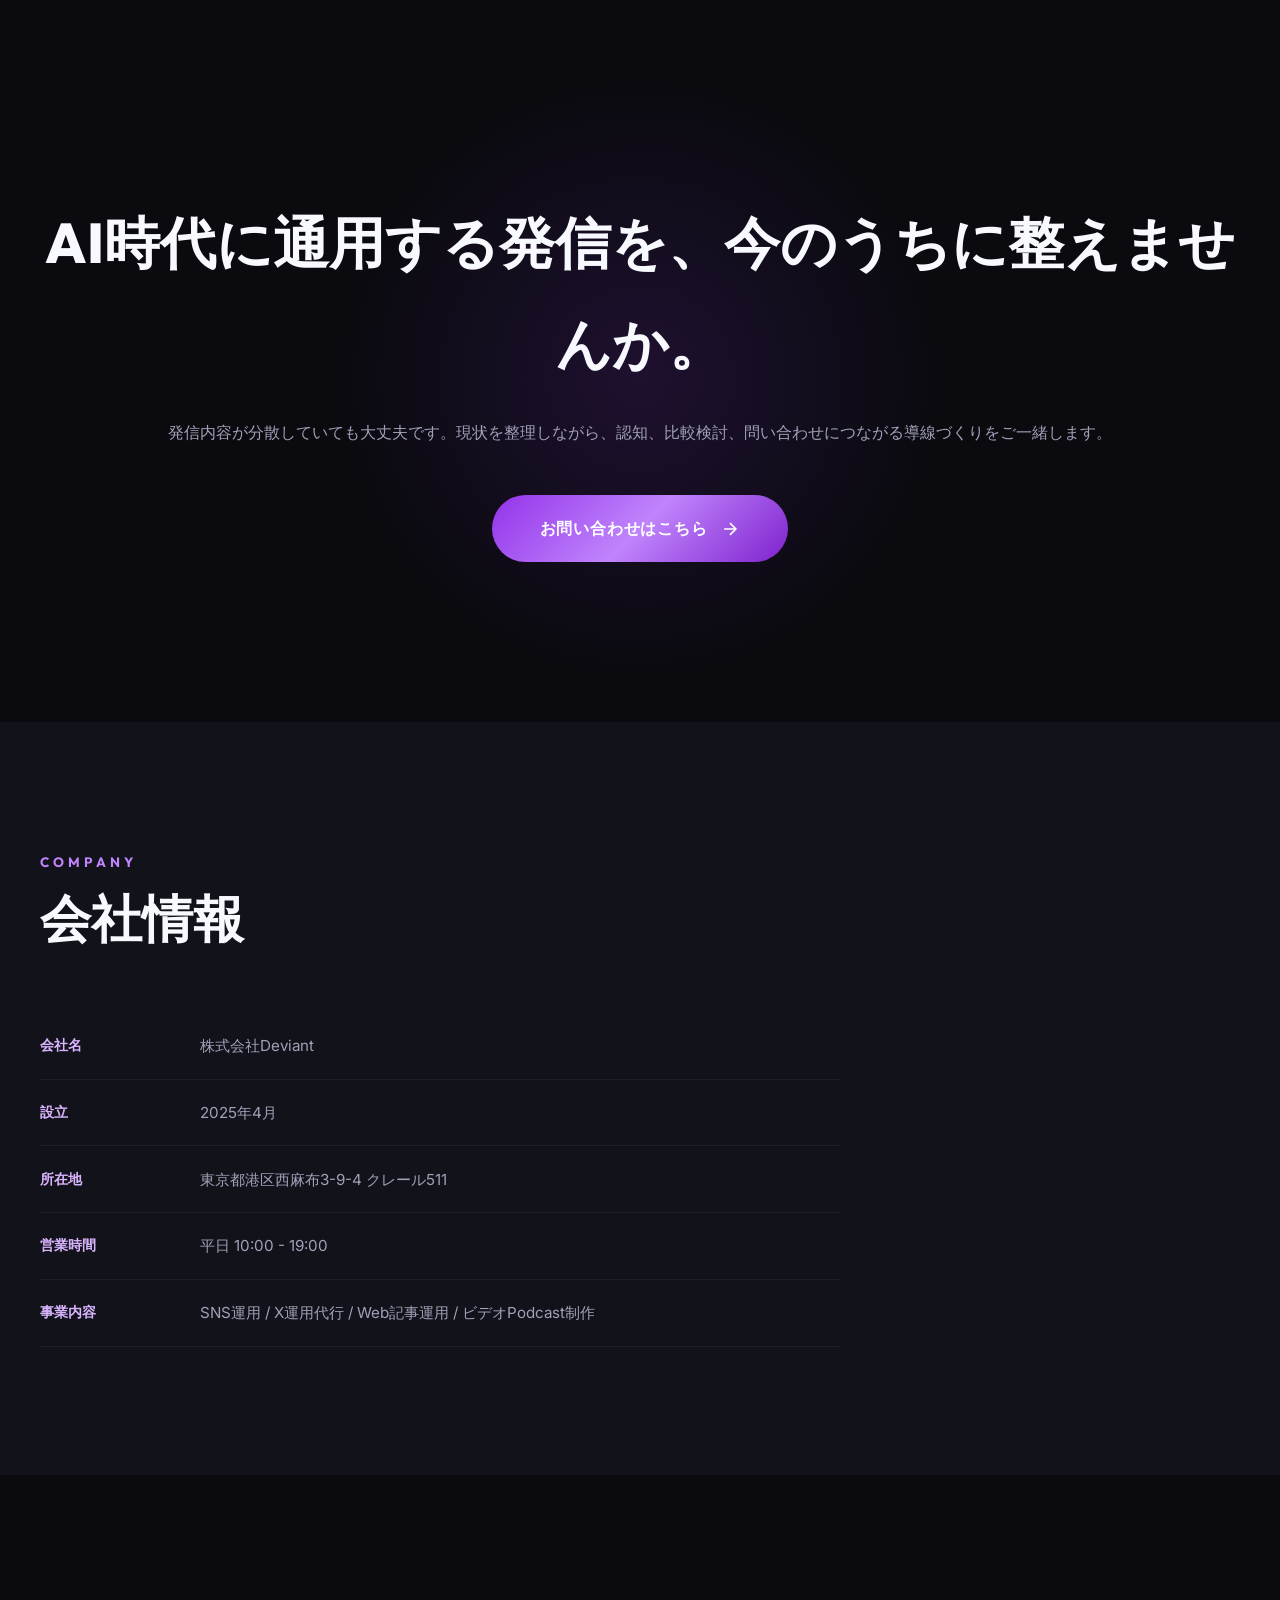
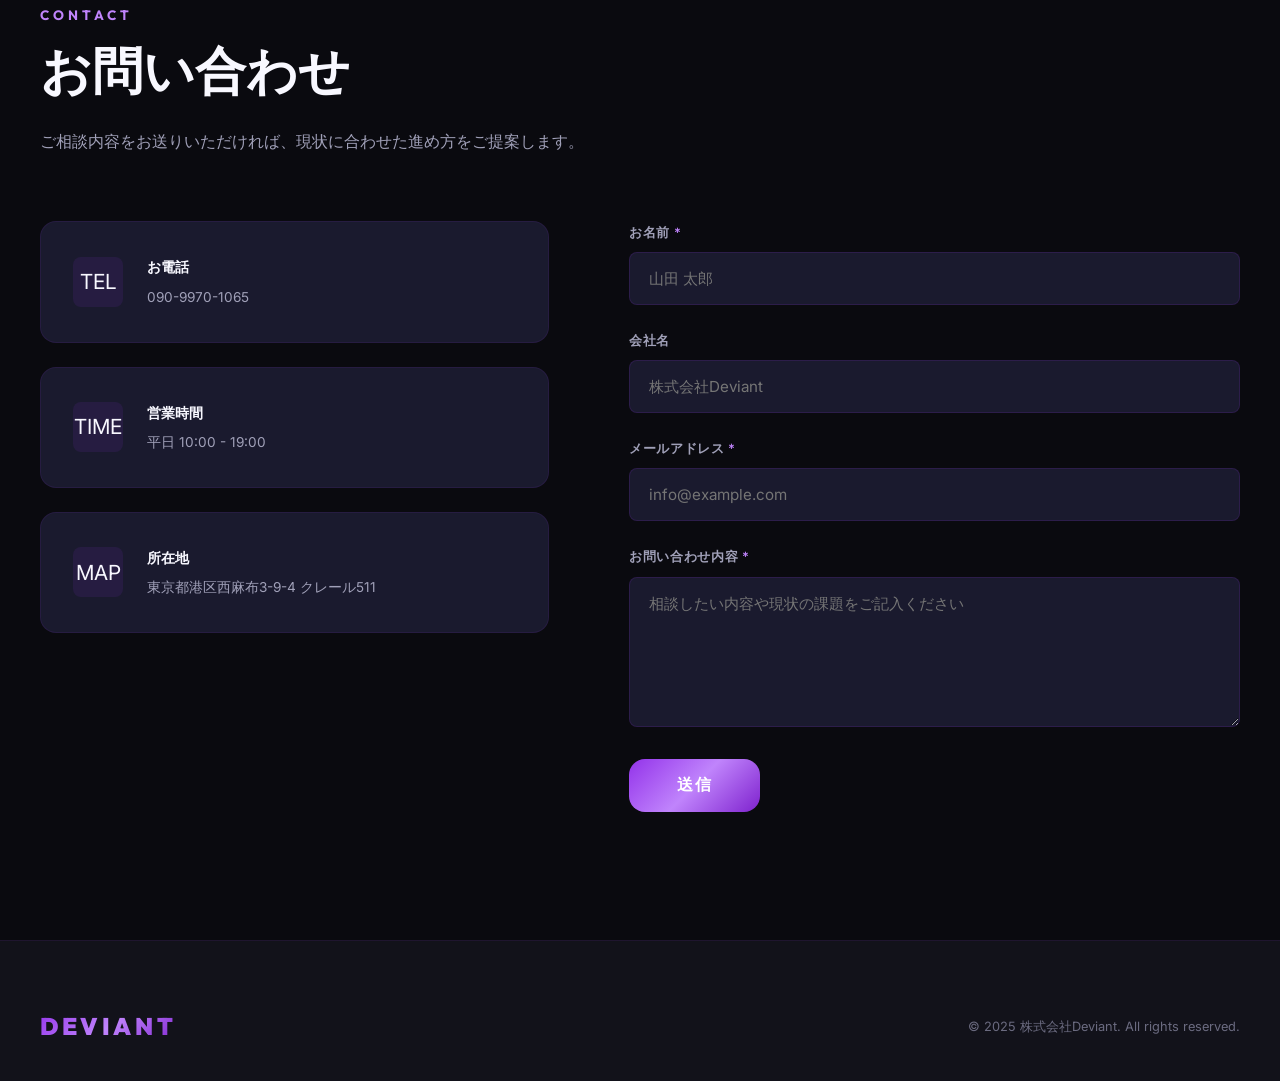
==== commit 70f34196: "Add files via upload" ====
--- a/index.html
+++ b/index.html
@@ -1,263 +1,289 @@
-<!DOCTYPE html>
-<html lang="ja">
+﻿<!DOCTYPE html>
+<html lang="ja">
+<head>
+  <meta charset="UTF-8">
+  <meta name="viewport" content="width=device-width, initial-scale=1.0">
+  <title>Deviant | AI時代の発信導線をつくる</title>
+  <meta name="description" content="SNS運用、X運用、Web記事運用、ビデオPodcast制作を通じて、認知から比較検討、問い合わせまでつながる発信導線を設計するDeviantのトップページです。">
+  <link rel="stylesheet" href="style.css">
+</head>
+<body>
+  <div class="loader">
+    <div class="loader-text">DEVIANT</div>
+  </div>
+
+  <div class="cursor-glow"></div>
+
+  <nav class="navbar" id="navbar">
+    <a href="#hero" class="nav-logo">DEVIANT</a>
+    <ul class="nav-links">
+      <li><a href="#about">About</a></li>
+      <li><a href="#services">Services</a></li>
+      <li><a href="#company">Company</a></li>
+      <li><a href="#contact">Contact</a></li>
+      <li class="nav-links-cta"><a href="LP/index.html">LPを見る</a></li>
+    </ul>
+    <div class="nav-actions">
+      <a href="LP/index.html" class="nav-lp-button">LPを見る</a>
+      <div class="hamburger" id="hamburger">
+        <span></span>
+        <span></span>
+        <span></span>
+      </div>
+    </div>
+  </nav>
+
+  <section class="hero" id="hero">
+    <div class="hero-bg"></div>
+    <div class="hero-particles"></div>
+    <div class="hero-content">
+      <div class="hero-badge">
+        <span class="dot"></span>
+        SNS / X / ARTICLE / PODCAST
+      </div>
+      <h1 class="hero-title">DEVIANT</h1>
+      <p class="hero-subtitle">AI時代に通用する発信導線を設計する<br>コミュニケーションパートナー</p>
+      <a href="LP/index.html" class="cta-button">サービスを見る</a>
+    </div>
+    <a href="#about" class="hero-scroll">
+      <span>Scroll</span>
+      <div class="scroll-line"></div>
+    </a>
+  </section>
+
+  <section class="about" id="about">
+    <div class="container">
+      <div class="reveal">
+        <p class="section-label">ABOUT US</p>
+        <h2 class="section-title">発信を、成果につながる導線へ。</h2>
+      </div>
+      <div class="about-grid">
+        <div class="about-visual reveal">
+          <div class="about-visual-inner">
+            <div class="about-icon-grid">
+              <a class="about-icon-item" href="LP/sns.html" aria-label="SNS運用のLPを見る">
+                <span class="icon-mark" aria-hidden="true">
+                  <svg viewBox="0 0 48 48" role="img" focusable="false">
+                    <rect x="10" y="8" width="28" height="32" rx="10"></rect>
+                    <path d="M19 19h10"></path>
+                    <path d="M19 25h10"></path>
+                    <path d="M19 31h6"></path>
+                    <circle cx="30.5" cy="30.5" r="4.5"></circle>
+                  </svg>
+                </span>
+                <span class="icon-label">SNS運用</span>
+              </a>
+              <a class="about-icon-item" href="LP/x.html" aria-label="X運用代行のLPを見る">
+                <span class="icon-mark" aria-hidden="true">
+                  <svg viewBox="0 0 48 48" role="img" focusable="false">
+                    <path d="M15 12l18 24"></path>
+                    <path d="M33 12L15 36"></path>
+                    <path d="M19 12h14"></path>
+                    <path d="M15 36h14"></path>
+                  </svg>
+                </span>
+                <span class="icon-label">X運用代行</span>
+              </a>
+              <a class="about-icon-item" href="LP/article.html" aria-label="Web記事運用のLPを見る">
+                <span class="icon-mark" aria-hidden="true">
+                  <svg viewBox="0 0 48 48" role="img" focusable="false">
+                    <rect x="11" y="8" width="26" height="32" rx="8"></rect>
+                    <path d="M18 17h12"></path>
+                    <path d="M18 23h12"></path>
+                    <path d="M18 29h8"></path>
+                  </svg>
+                </span>
+                <span class="icon-label">Web記事運用</span>
+              </a>
+              <a class="about-icon-item" href="LP/podcast.html" aria-label="ビデオPodcast運用のLPを見る">
+                <span class="icon-mark" aria-hidden="true">
+                  <svg viewBox="0 0 48 48" role="img" focusable="false">
+                    <rect x="18" y="11" width="12" height="18" rx="6"></rect>
+                    <path d="M14 24c0 5.5 4.5 10 10 10s10-4.5 10-10"></path>
+                    <path d="M24 34v6"></path>
+                    <path d="M18 40h12"></path>
+                  </svg>
+                </span>
+                <span class="icon-label">ビデオPodcast</span>
+              </a>
+            </div>
+          </div>
+        </div>
+        <div class="about-text reveal">
+          <p>Deviantは、AI時代の情報接触に合わせて、企業の発信導線を設計するコミュニケーション支援チームです。</p>
+          <p>SNSやXで最初の接点をつくり、Web記事で比較検討を支え、ビデオPodcastで信頼を深める。その流れを分断せず、ひとつの導線として整えることを大切にしています。</p>
+          <p>単発制作だけで終わらず、企画、制作、運用、改善まで伴走しながら、問い合わせや採用、営業活動につながる発信の土台を育てます。</p>
+        </div>
+      </div>
+    </div>
+  </section>
+
+  <section class="services" id="services">
+    <div class="container">
+      <div class="reveal">
+        <p class="section-label">SERVICE</p>
+        <h2 class="section-title">4つの事業</h2>
+        <p class="section-desc">気になるサービスカードを押すと、そのまま詳細LPへ移動できます。目的に近い事業からご確認ください。</p>
+      </div>
+      <div class="services-grid reveal">
+        <a class="service-card service-link reveal-child" href="LP/article.html">
+          <div class="service-number">01</div>
+          <h3>Web記事運用</h3>
+          <p class="service-sub">Content Writing</p>
+          <p>SEOやAI検索を見据えた記事制作で、比較検討の段階から信頼される導線を整えます。</p>
+          <div class="service-platforms">
+            <span class="platform-tag">SEO対策</span>
+            <span class="platform-tag">AI検索対策</span>
+            <span class="platform-tag">記事制作</span>
+          </div>
+          <span class="service-cta">LPを見る</span>
+        </a>
+        <a class="service-card service-link reveal-child" href="LP/x.html">
+          <div class="service-number">02</div>
+          <h3>X運用代行</h3>
+          <p class="service-sub">X Management</p>
+          <p>Xで最初の接点をつくり、継続的に認知を広げながら次の行動につなげます。</p>
+          <div class="service-platforms">
+            <span class="platform-tag">投稿企画</span>
+            <span class="platform-tag">投稿作成</span>
+            <span class="platform-tag">運用改善</span>
+          </div>
+          <span class="service-cta">LPを見る</span>
+        </a>
+        <a class="service-card service-link reveal-child" href="LP/sns.html">
+          <div class="service-number">03</div>
+          <h3>SNS運用</h3>
+          <p class="service-sub">SNS Management</p>
+          <p>短尺動画を中心に、企画から投稿までを一気通貫で回し、接触回数を増やします。</p>
+          <div class="service-platforms">
+            <span class="platform-tag">Instagram</span>
+            <span class="platform-tag">TikTok</span>
+            <span class="platform-tag">YouTube Shorts</span>
+          </div>
+          <span class="service-cta">LPを見る</span>
+        </a>
+        <a class="service-card service-link reveal-child" href="LP/podcast.html">
+          <div class="service-number">04</div>
+          <h3>ビデオPodcast運用</h3>
+          <p class="service-sub">Podcast Production</p>
+          <p>人やブランドの空気感まで伝わる映像コンテンツで、営業や採用の信頼形成を支えます。</p>
+          <div class="service-platforms">
+            <span class="platform-tag">ビデオPodcast</span>
+            <span class="platform-tag">撮影・編集</span>
+            <span class="platform-tag">配信設計</span>
+          </div>
+          <span class="service-cta">LPを見る</span>
+        </a>
+      </div>
+    </div>
+  </section>
+
+  <section class="cta" id="cta">
+    <div class="container reveal">
+      <h2 class="cta-title">AI時代に通用する発信を、今のうちに整えませんか。</h2>
+      <p class="cta-desc">発信内容が分散していても大丈夫です。現状を整理しながら、認知、比較検討、問い合わせにつながる導線づくりをご一緒します。</p>
+      <a href="#contact" class="cta-btn">
+        お問い合わせはこちら
+        <svg width="20" height="20" viewBox="0 0 24 24" fill="none" stroke="currentColor" stroke-width="2">
+          <path d="M5 12h14M12 5l7 7-7 7" />
+        </svg>
+      </a>
+    </div>
+  </section>
+
+  <section class="company" id="company">
+    <div class="container">
+      <div class="reveal">
+        <p class="section-label">COMPANY</p>
+        <h2 class="section-title">会社情報</h2>
+      </div>
+      <dl class="company-table reveal">
+        <div class="company-row reveal-child">
+          <dt>会社名</dt>
+          <dd>株式会社Deviant</dd>
+        </div>
+        <div class="company-row reveal-child">
+          <dt>設立</dt>
+          <dd>2025年4月</dd>
+        </div>
+        <div class="company-row reveal-child">
+          <dt>所在地</dt>
+          <dd>東京都港区西麻布3-9-4 クレール511</dd>
+        </div>
+        <div class="company-row reveal-child">
+          <dt>営業時間</dt>
+          <dd>平日 10:00 - 19:00</dd>
+        </div>
+        <div class="company-row reveal-child">
+          <dt>事業内容</dt>
+          <dd>SNS運用 / X運用代行 / Web記事運用 / ビデオPodcast制作</dd>
+        </div>
+      </dl>
+    </div>
+  </section>
+
+  <section class="contact" id="contact">
+    <div class="container">
+      <div class="reveal">
+        <p class="section-label">CONTACT</p>
+        <h2 class="section-title">お問い合わせ</h2>
+        <p class="section-desc">ご相談内容をお送りいただければ、現状に合わせた進め方をご提案します。</p>
+      </div>
+      <div class="contact-grid">
+        <div class="reveal">
+          <div class="contact-info-card">
+            <div class="contact-icon">TEL</div>
+            <div class="contact-info-text">
+              <h4>お電話</h4>
+              <p>090-9970-1065</p>
+            </div>
+          </div>
+          <div class="contact-info-card">
+            <div class="contact-icon">TIME</div>
+            <div class="contact-info-text">
+              <h4>営業時間</h4>
+              <p>平日 10:00 - 19:00</p>
+            </div>
+          </div>
+          <div class="contact-info-card">
+            <div class="contact-icon">MAP</div>
+            <div class="contact-info-text">
+              <h4>所在地</h4>
+              <p>東京都港区西麻布3-9-4 クレール511</p>
+            </div>
+          </div>
+        </div>
+        <form class="contact-form reveal" id="contactForm">
+          <div class="form-group">
+            <label for="name">お名前 <span style="color:var(--purple-400)">*</span></label>
+            <input type="text" id="name" name="name" required placeholder="山田 太郎">
+          </div>
+          <div class="form-group">
+            <label for="company-name">会社名</label>
+            <input type="text" id="company-name" name="company-name" placeholder="株式会社Deviant">
+          </div>
+          <div class="form-group">
+            <label for="email">メールアドレス <span style="color:var(--purple-400)">*</span></label>
+            <input type="email" id="email" name="email" required placeholder="info@example.com">
+          </div>
+          <div class="form-group">
+            <label for="message">お問い合わせ内容 <span style="color:var(--purple-400)">*</span></label>
+            <textarea id="message" name="message" required placeholder="相談したい内容や現状の課題をご記入ください"></textarea>
+          </div>
+          <button type="submit" class="submit-btn">送信</button>
+        </form>
+      </div>
+    </div>
+  </section>
+
+  <footer class="footer">
+    <div class="footer-content">
+      <div class="footer-logo">DEVIANT</div>
+      <p class="footer-copy">&copy; 2025 株式会社Deviant. All rights reserved.</p>
+    </div>
+  </footer>
+
+  <script src="script.js"></script>
+</body>
+</html>
 
-<head>
-  <meta charset="UTF-8">
-  <meta name="viewport" content="width=device-width, initial-scale=1.0">
-  <title>Deviant | SNS運用・マーケティング支援</title>
-  <meta name="description"
-    content="合同会社Deviant - SNS運用・マーケティング支援・キャスティングを通じて企業様のクリエイティブ・コンテンツ・PRを全力でサポート。Z世代特化のマーケティングパートナー。">
-  <link rel="stylesheet" href="style.css">
-</head>
-
-<body>
-
-  <!-- LOADER -->
-  <div class="loader">
-    <div class="loader-text">DEVIANT</div>
-  </div>
-
-  <!-- CURSOR GLOW -->
-  <div class="cursor-glow"></div>
-
-  <!-- NAVBAR -->
-  <nav class="navbar" id="navbar">
-    <a href="#" class="nav-logo">DEVIANT</a>
-    <ul class="nav-links">
-      <li><a href="#about">About</a></li>
-      <li><a href="#services">Service</a></li>
-
-
-      <li><a href="#company">Company</a></li>
-      <li><a href="#contact">Contact</a></li>
-    </ul>
-    <div class="hamburger" id="hamburger">
-      <span></span>
-      <span></span>
-      <span></span>
-    </div>
-  </nav>
-
-  <!-- HERO -->
-  <section class="hero" id="hero">
-    <div class="hero-bg"></div>
-    <div class="hero-particles"></div>
-    <div class="hero-content">
-      <div class="hero-badge">
-        <span class="dot"></span>
-        SNS × AI × Marketing
-      </div>
-      <h1 class="hero-title">Deviant</h1>
-      <p class="hero-subtitle">AI時代を生き残るための革新的なマーケティング</p>
-    </div>
-    <a href="#about" class="hero-scroll">
-      <span>Scroll</span>
-      <div class="scroll-line"></div>
-    </a>
-  </section>
-
-  <!-- ABOUT -->
-  <section class="about" id="about">
-    <div class="container">
-      <div class="reveal">
-        <p class="section-label">ABOUT US</p>
-        <h2 class="section-title">私たちについて</h2>
-      </div>
-      <div class="about-grid">
-        <div class="about-visual reveal">
-          <div class="about-visual-inner">
-            <div class="about-icon-grid">
-              <div class="about-icon-item">
-                <span class="icon">📱</span>
-                <span>SNS運用</span>
-              </div>
-              <div class="about-icon-item">
-                <span class="icon">🎧</span>
-                <span>ポッドキャスト</span>
-              </div>
-              <div class="about-icon-item">
-                <span class="icon">✍️</span>
-                <span>Web記事代行</span>
-              </div>
-              <div class="about-icon-item">
-                <span class="icon">🔍</span>
-                <span>SEO・GEO対策</span>
-              </div>
-            </div>
-          </div>
-        </div>
-        <div class="about-text reveal">
-          <p>私たちはAI時代に生き残るためのコンテンツマーケティング支援をしております。</p>
-          <p>AIに引用されるための対策（AI検索対策・GEO・LLMO）や、AI時代に適応するためのオウンドメディア（SNS・Web記事）サポートを実施しております。</p>
-          <p>従来のSEOやSNS運用だけでは不十分な今、これからは「検索される」だけでなく、「AIに選ばれ、引用される」ことも重要です。私たちはその変化を捉え、企業やブランドがAI時代の新しい集客導線を作れるよう支援します。
-          </p>
-          <p>
-            戦略設計からコンテンツ制作、運用改善まで一貫して伴走し、AI時代における存在感と信頼性を高める仕組みを構築します。一過性の施策ではなく、中長期的に資産として積み上がるコンテンツを通じて、持続的な成長を実現していきます。
-          </p>
-        </div>
-      </div>
-    </div>
-  </section>
-
-  <!-- SERVICES -->
-  <section class="services" id="services">
-    <div class="container">
-      <div class="reveal">
-        <p class="section-label">SERVICE</p>
-        <h2 class="section-title">サービス</h2>
-        <p class="section-desc">AI時代に適応するためのオウンドメディア戦略</p>
-      </div>
-      <div class="services-grid reveal">
-        <div class="service-card reveal-child">
-          <div class="service-number">01</div>
-          <h3>SNS運用代行</h3>
-          <p class="service-sub">SNS Management</p>
-          <p>クライアント様の代わりにSNSアカウントを運用致します。InstagramをメインにX、YouTube、TikTokを企画、撮影、編集、投稿管理まで一貫して行います。</p>
-          <div class="service-platforms">
-            <span class="platform-tag">Instagram</span>
-            <span class="platform-tag">X</span>
-            <span class="platform-tag">YouTube</span>
-            <span class="platform-tag">TikTok</span>
-          </div>
-        </div>
-        <div class="service-card reveal-child">
-          <div class="service-number">02</div>
-          <h3>Podcast運用</h3>
-          <p class="service-sub">Podcast Production</p>
-          <p>採用や認知、信頼獲得に繋がるPodcast運用。ビデオPodcastを中心に企画、編集、撮影、投稿管理まで行います。</p>
-          <div class="service-platforms">
-            <span class="platform-tag">ビデオPodcast</span>
-            <span class="platform-tag">企画・編集</span>
-            <span class="platform-tag">撮影・投稿管理</span>
-          </div>
-        </div>
-        <div class="service-card reveal-child">
-          <div class="service-number">03</div>
-          <h3>Web記事・note・X記事制作</h3>
-          <p class="service-sub">Content Writing</p>
-          <p>AI時代に生き残るためのコンテンツ作成。SEO対策、AI検索対策（GEO、LLMO、AIO）、記事制作代行を行います。</p>
-          <div class="service-platforms">
-            <span class="platform-tag">SEO対策</span>
-            <span class="platform-tag">AI検索対策</span>
-            <span class="platform-tag">記事制作代行</span>
-          </div>
-        </div>
-      </div>
-    </div>
-  </section>
-
-
-
-  <!-- CTA -->
-  <section class="cta" id="cta">
-    <div class="container reveal">
-      <h2 class="cta-title">AI時代を生き残るための<br>対策をしませんか</h2>
-      <p class="cta-desc">AIとSNSを駆使したマーケティングで、あなたのブランドを次のステージへ。</p>
-      <a href="#contact" class="cta-btn">
-        無料相談はこちら
-        <svg width="20" height="20" viewBox="0 0 24 24" fill="none" stroke="currentColor" stroke-width="2">
-          <path d="M5 12h14M12 5l7 7-7 7" />
-        </svg>
-      </a>
-    </div>
-  </section>
-
-  <!-- COMPANY -->
-  <section class="company" id="company">
-    <div class="container">
-      <div class="reveal">
-        <p class="section-label">COMPANY</p>
-        <h2 class="section-title">会社概要</h2>
-      </div>
-      <dl class="company-table reveal">
-        <div class="company-row reveal-child">
-          <dt>会社名</dt>
-          <dd>合同会社Deviant</dd>
-        </div>
-        <div class="company-row reveal-child">
-          <dt>代表者</dt>
-          <dd>小原　蓮</dd>
-        </div>
-        <div class="company-row reveal-child">
-          <dt>住所</dt>
-          <dd>埼玉県入間市上藤沢390‐4 クレール511</dd>
-        </div>
-        <div class="company-row reveal-child">
-          <dt>設立日</dt>
-          <dd>2025年 4月3日</dd>
-        </div>
-        <div class="company-row reveal-child">
-          <dt>事業内容</dt>
-          <dd>SNS運用代行 / マーケティング支援 / キャスティング</dd>
-        </div>
-      </dl>
-    </div>
-  </section>
-
-  <!-- CONTACT -->
-  <section class="contact" id="contact">
-    <div class="container">
-      <div class="reveal">
-        <p class="section-label">CONTACT</p>
-        <h2 class="section-title">お問い合わせ</h2>
-        <p class="section-desc">お気軽にご相談ください。</p>
-      </div>
-      <div class="contact-grid">
-        <div class="reveal">
-          <div class="contact-info-card">
-            <div class="contact-icon">📞</div>
-            <div class="contact-info-text">
-              <h4>お電話</h4>
-              <p>090-9970-1065</p>
-            </div>
-          </div>
-          <div class="contact-info-card">
-            <div class="contact-icon">🕐</div>
-            <div class="contact-info-text">
-              <h4>営業時間</h4>
-              <p>平日 10:00 - 19:00</p>
-            </div>
-          </div>
-          <div class="contact-info-card">
-            <div class="contact-icon">📍</div>
-            <div class="contact-info-text">
-              <h4>所在地</h4>
-              <p>埼玉県入間市上藤沢390-4<br>クレール511</p>
-            </div>
-          </div>
-        </div>
-        <form class="contact-form reveal" id="contactForm">
-          <div class="form-group">
-            <label for="name">お名前 <span style="color:var(--purple-400)">*</span></label>
-            <input type="text" id="name" name="name" required placeholder="山田 太郎">
-          </div>
-          <div class="form-group">
-            <label for="company-name">会社名</label>
-            <input type="text" id="company-name" name="company-name" placeholder="株式会社〇〇">
-          </div>
-          <div class="form-group">
-            <label for="email">メールアドレス <span style="color:var(--purple-400)">*</span></label>
-            <input type="email" id="email" name="email" required placeholder="info@example.com">
-          </div>
-          <div class="form-group">
-            <label for="message">お問い合わせ内容 <span style="color:var(--purple-400)">*</span></label>
-            <textarea id="message" name="message" required placeholder="お問い合わせ内容をご記入ください"></textarea>
-          </div>
-          <button type="submit" class="submit-btn">送信</button>
-        </form>
-      </div>
-    </div>
-  </section>
-
-  <!-- FOOTER -->
-  <footer class="footer">
-    <div class="footer-content">
-      <div class="footer-logo">DEVIANT</div>
-      <p class="footer-copy">&copy; 2025 合同会社Deviant. All rights reserved.</p>
-    </div>
-  </footer>
-
-  <script src="script.js"></script>
-</body>
-
-</html>
--- a/style.css
+++ b/style.css
@@ -1,4 +1,4 @@
-@import url('https://fonts.googleapis.com/css2?family=Inter:wght@300;400;500;600;700;800;900&family=Outfit:wght@300;400;500;600;700;800;900&display=swap');
+﻿@import url('https://fonts.googleapis.com/css2?family=Inter:wght@300;400;500;600;700;800;900&family=Outfit:wght@300;400;500;600;700;800;900&display=swap');
 
 :root {
     --purple-100: #f3e8ff;
@@ -158,12 +158,47 @@
     text-decoration: none;
 }
 
-.nav-links {
-    display: flex;
-    gap: 2.5rem;
-    list-style: none;
-}
-
+.nav-links {
+    display: flex;
+    gap: 2.5rem;
+    list-style: none;
+}
+
+.nav-links-cta {
+    display: none;
+}
+
+.nav-actions {
+    display: flex;
+    align-items: center;
+    gap: 0.85rem;
+}
+
+.nav-lp-button {
+    display: inline-flex;
+    align-items: center;
+    justify-content: center;
+    padding: 0.85rem 1.25rem;
+    border-radius: 999px;
+    background: linear-gradient(135deg, rgba(147, 51, 234, 0.22) 0%, rgba(192, 132, 252, 0.16) 100%);
+    border: 1px solid rgba(216, 180, 254, 0.22);
+    color: var(--text-primary);
+    text-decoration: none;
+    font-size: 0.74rem;
+    font-weight: 700;
+    letter-spacing: 0.12em;
+    text-transform: uppercase;
+    white-space: nowrap;
+    box-shadow: 0 10px 30px rgba(147, 51, 234, 0.18);
+    transition: var(--transition);
+}
+
+.nav-lp-button:hover {
+    transform: translateY(-2px);
+    border-color: rgba(216, 180, 254, 0.38);
+    box-shadow: 0 14px 32px rgba(147, 51, 234, 0.28);
+}
+
 .nav-links a {
     color: var(--text-secondary);
     text-decoration: none;
@@ -378,6 +413,28 @@
     animation: fadeInUp 1s ease 0.6s both;
 }
 
+.cta-button {
+    display: inline-flex;
+    align-items: center;
+    justify-content: center;
+    padding: 1rem 2.4rem;
+    border-radius: 999px;
+    background: var(--gradient-1);
+    border: 1px solid rgba(216, 180, 254, 0.18);
+    color: white;
+    text-decoration: none;
+    font-size: 1rem;
+    font-weight: 700;
+    letter-spacing: 0.08em;
+    box-shadow: 0 16px 40px rgba(147, 51, 234, 0.28);
+    transition: var(--transition);
+    animation: fadeInUp 1s ease 0.8s both;
+}
+
+.cta-button:hover {
+    transform: translateY(-3px);
+    box-shadow: 0 20px 48px rgba(147, 51, 234, 0.38);
+}
 .hero-scroll {
     position: absolute;
     bottom: 3rem;
@@ -485,73 +542,109 @@
     margin-top: 4rem;
 }
 
-.about-visual {
-    position: relative;
-    height: 400px;
-    border-radius: var(--radius-lg);
-    overflow: hidden;
-}
-
-.about-visual-inner {
-    width: 100%;
-    height: 100%;
-    background: var(--gradient-2);
-    border-radius: var(--radius-lg);
-    display: flex;
-    align-items: center;
-    justify-content: center;
-    position: relative;
-}
-
-.about-visual-inner::before {
-    content: '';
-    position: absolute;
-    inset: 2px;
-    background: var(--bg-card);
-    border-radius: calc(var(--radius-lg) - 2px);
-}
-
-.about-icon-grid {
-    position: relative;
-    z-index: 1;
-    display: grid;
-    grid-template-columns: 1fr 1fr;
-    gap: 1.5rem;
-    padding: 2rem;
-}
-
-.about-icon-item {
-    display: flex;
-    flex-direction: column;
-    align-items: center;
-    gap: 0.5rem;
-    padding: 1.5rem;
-    border-radius: var(--radius);
-    background: rgba(147, 51, 234, 0.05);
-    border: 1px solid rgba(147, 51, 234, 0.1);
-    transition: var(--transition);
-}
-
-.about-icon-item:hover {
-    background: rgba(147, 51, 234, 0.1);
-    border-color: rgba(147, 51, 234, 0.3);
-    transform: translateY(-4px);
-}
-
-.about-icon-item .icon {
-    font-size: 2rem;
-}
-
-.about-icon-item span {
-    font-size: 0.75rem;
-    color: var(--text-secondary);
-    letter-spacing: 0.05em;
-}
-
-.about-text p {
-    color: var(--text-secondary);
-    line-height: 2.2;
-    margin-bottom: 1.5rem;
+.about-visual {
+    position: relative;
+    min-height: 400px;
+    border-radius: var(--radius-lg);
+    overflow: hidden;
+}
+
+.about-visual-inner {
+    width: 100%;
+    height: 100%;
+    min-height: 400px;
+    padding: 1.5rem;
+    background: var(--gradient-2);
+    border-radius: var(--radius-lg);
+    display: flex;
+    align-items: center;
+    justify-content: center;
+    position: relative;
+}
+
+.about-visual-inner::before {
+    content: '';
+    position: absolute;
+    inset: 2px;
+    background:
+        radial-gradient(circle at top right, rgba(147, 51, 234, 0.18), transparent 35%),
+        linear-gradient(180deg, rgba(26, 26, 46, 0.98) 0%, rgba(18, 18, 26, 1) 100%);
+    border-radius: calc(var(--radius-lg) - 2px);
+}
+
+.about-icon-grid {
+    position: relative;
+    z-index: 1;
+    display: grid;
+    width: 100%;
+    grid-template-columns: repeat(2, minmax(0, 1fr));
+    gap: 1.25rem;
+}
+
+.about-icon-item {
+    display: flex;
+    flex-direction: column;
+    align-items: center;
+    justify-content: center;
+    gap: 0.9rem;
+    min-height: 170px;
+    padding: 1.4rem 1rem;
+    border-radius: 22px;
+    background: linear-gradient(180deg, rgba(147, 51, 234, 0.1) 0%, rgba(147, 51, 234, 0.03) 100%);
+    border: 1px solid rgba(147, 51, 234, 0.18);
+    text-decoration: none;
+    text-align: center;
+    box-shadow: 0 18px 40px rgba(0, 0, 0, 0.18);
+    transition: var(--transition);
+}
+
+.about-icon-item:hover {
+    background: linear-gradient(180deg, rgba(147, 51, 234, 0.16) 0%, rgba(147, 51, 234, 0.06) 100%);
+    border-color: rgba(192, 132, 252, 0.4);
+    transform: translateY(-6px);
+    box-shadow: 0 22px 44px rgba(147, 51, 234, 0.18);
+}
+
+.about-icon-item:focus-visible {
+    outline: 2px solid rgba(216, 180, 254, 0.95);
+    outline-offset: 4px;
+}
+
+.icon-mark {
+    width: 72px;
+    height: 72px;
+    display: grid;
+    place-items: center;
+    border-radius: 22px;
+    background: linear-gradient(135deg, rgba(192, 132, 252, 0.26) 0%, rgba(88, 28, 135, 0.3) 100%);
+    border: 1px solid rgba(216, 180, 254, 0.22);
+    color: var(--purple-200);
+    box-shadow: inset 0 1px 0 rgba(255, 255, 255, 0.08), 0 12px 30px rgba(147, 51, 234, 0.16);
+}
+
+.icon-mark svg {
+    width: 34px;
+    height: 34px;
+    stroke: currentColor;
+    fill: none;
+    stroke-width: 1.9;
+    stroke-linecap: round;
+    stroke-linejoin: round;
+}
+
+.icon-label {
+    font-family: 'Outfit', sans-serif;
+    font-size: 0.95rem;
+    font-weight: 700;
+    color: var(--text-primary);
+    line-height: 1.5;
+    letter-spacing: 0.04em;
+}
+
+.about-text p {
+    color: var(--text-secondary);
+    line-height: 2.2;
+    margin-bottom: 1.5rem;
 }
 
 
@@ -563,19 +656,25 @@
 
 .services-grid {
     display: grid;
-    grid-template-columns: repeat(3, 1fr);
+    grid-template-columns: repeat(2, minmax(0, 1fr));
     gap: 2rem;
     margin-top: 4rem;
+    align-items: stretch;
 }
 
 .service-card {
     position: relative;
-    padding: 3rem 2rem;
+    display: flex;
+    flex-direction: column;
+    min-height: 100%;
+    padding: 2.6rem 2rem;
     border-radius: var(--radius-lg);
-    background: var(--bg-card);
-    border: 1px solid rgba(147, 51, 234, 0.1);
+    background: linear-gradient(180deg, rgba(26, 26, 46, 0.98) 0%, rgba(18, 18, 26, 1) 100%);
+    border: 1px solid rgba(147, 51, 234, 0.14);
+    box-shadow: 0 18px 50px rgba(0, 0, 0, 0.22);
     transition: var(--transition);
     overflow: hidden;
+    cursor: pointer;
 }
 
 .service-card::before {
@@ -591,10 +690,10 @@
 }
 
 .service-card:hover {
-    transform: translateY(-8px);
-    border-color: rgba(147, 51, 234, 0.3);
-    box-shadow: var(--shadow-purple);
-    background: var(--bg-card-hover);
+    transform: translateY(-10px);
+    border-color: rgba(147, 51, 234, 0.32);
+    box-shadow: 0 28px 70px rgba(147, 51, 234, 0.18);
+    background: linear-gradient(180deg, rgba(34, 34, 58, 0.98) 0%, rgba(18, 18, 26, 1) 100%);
 }
 
 .service-card:hover::before {
@@ -610,33 +709,36 @@
     -webkit-text-fill-color: transparent;
     background-clip: text;
     opacity: 0.3;
-    margin-bottom: 1rem;
+    margin-bottom: 1.1rem;
 }
 
 .service-card h3 {
     font-family: 'Outfit', sans-serif;
-    font-size: 1.4rem;
+    font-size: 1.5rem;
     font-weight: 700;
-    margin-bottom: 0.5rem;
+    line-height: 1.35;
+    margin-bottom: 0.65rem;
 }
 
 .service-card .service-sub {
     font-size: 0.8rem;
     color: var(--purple-400);
     letter-spacing: 0.1em;
-    margin-bottom: 1.5rem;
+    margin-bottom: 1.3rem;
 }
 
 .service-card p {
     color: var(--text-secondary);
     font-size: 0.95rem;
     line-height: 1.9;
+    margin-bottom: 0;
 }
 
 .service-platforms {
     display: flex;
     gap: 0.5rem;
     margin-top: 1.5rem;
+    margin-bottom: 1.8rem;
     flex-wrap: wrap;
 }
 
@@ -647,6 +749,42 @@
     background: rgba(147, 51, 234, 0.1);
     color: var(--purple-300);
     border: 1px solid rgba(147, 51, 234, 0.2);
+}
+
+.service-link {
+    color: inherit;
+    text-decoration: none;
+}
+
+.service-link:focus-visible {
+    outline: 2px solid rgba(216, 180, 254, 0.9);
+    outline-offset: 4px;
+}
+
+.service-cta {
+    display: inline-flex;
+    align-items: center;
+    gap: 0.5rem;
+    align-self: flex-start;
+    margin-top: auto;
+    padding: 0.75rem 1.1rem;
+    border-radius: 999px;
+    background: rgba(147, 51, 234, 0.1);
+    border: 1px solid rgba(147, 51, 234, 0.22);
+    color: var(--purple-200);
+    font-size: 0.78rem;
+    font-weight: 700;
+    letter-spacing: 0.08em;
+    text-transform: uppercase;
+}
+
+.service-cta::after {
+    content: '→';
+    transition: transform 0.3s ease;
+}
+
+.service-card:hover .service-cta::after {
+    transform: translateX(4px);
 }
 
 
@@ -976,4 +1114,205 @@
     .cursor-glow {
         display: none;
     }
-}+}
+
+
+
+
+@media (max-width: 768px) {
+    .navbar {
+        padding: 1rem 1.1rem;
+        gap: 0.75rem;
+    }
+
+    .navbar.scrolled {
+        padding: 0.78rem 1.1rem;
+    }
+
+    .nav-logo {
+        font-size: 1.35rem;
+        letter-spacing: 0.12em;
+    }
+
+    .nav-links {
+        display: none;
+        position: fixed;
+        top: 0;
+        left: 0;
+        right: 0;
+        bottom: 0;
+        background: rgba(10, 10, 15, 0.98);
+        flex-direction: column;
+        align-items: center;
+        justify-content: flex-start;
+        gap: 1.6rem;
+        padding: 7rem 1.5rem 2rem;
+    }
+
+    .nav-links.active {
+        display: flex;
+        z-index: 1000;
+    }
+
+    .nav-links a {
+        font-size: 1rem;
+    }
+
+    .nav-links-cta {
+        display: block;
+        margin-top: 0.5rem;
+    }
+
+    .nav-links-cta a {
+        display: inline-flex;
+        align-items: center;
+        justify-content: center;
+        padding: 0.95rem 1.4rem;
+        border-radius: 999px;
+        background: var(--gradient-1);
+        color: white;
+        box-shadow: 0 12px 28px rgba(147, 51, 234, 0.3);
+    }
+
+    .nav-links-cta a::after {
+        display: none;
+    }
+
+    .nav-actions {
+        margin-left: auto;
+        gap: 0.65rem;
+    }
+
+    .nav-lp-button {
+        padding: 0.72rem 0.95rem;
+        font-size: 0.68rem;
+        letter-spacing: 0.08em;
+    }
+
+    .hamburger {
+        display: flex;
+    }
+
+    .about-grid {
+        grid-template-columns: 1fr;
+        gap: 3rem;
+    }
+
+    .about-visual {
+        min-height: auto;
+    }
+
+    .about-visual-inner {
+        min-height: auto;
+        padding: 1rem;
+    }
+
+    .about-icon-grid {
+        gap: 0.9rem;
+    }
+
+    .about-icon-item {
+        min-height: 148px;
+        padding: 1rem 0.85rem;
+        border-radius: 18px;
+    }
+
+    .icon-mark {
+        width: 60px;
+        height: 60px;
+        border-radius: 18px;
+    }
+
+    .icon-mark svg {
+        width: 28px;
+        height: 28px;
+    }
+
+    .icon-label {
+        font-size: 0.86rem;
+    }
+
+    .services-grid {
+        grid-template-columns: 1fr;
+    }
+
+    .contact-grid {
+        grid-template-columns: 1fr;
+        gap: 3rem;
+    }
+
+    .news-item {
+        flex-direction: column;
+        align-items: flex-start;
+        gap: 0.8rem;
+    }
+
+    .company-row {
+        grid-template-columns: 120px 1fr;
+    }
+
+    .about-stats {
+        gap: 2rem;
+    }
+
+    .footer-content {
+        flex-direction: column;
+        gap: 1rem;
+        text-align: center;
+    }
+
+    .hero {
+        padding: 8rem 1.5rem 4rem;
+    }
+
+    .hero-subtitle {
+        font-size: clamp(1rem, 4.5vw, 1.15rem);
+        letter-spacing: 0.14em;
+        line-height: 1.9;
+    }
+
+    section {
+        padding: 5rem 1.5rem;
+    }
+
+    .cursor-glow {
+        display: none;
+    }
+}
+
+@media (max-width: 480px) {
+    .navbar {
+        padding: 0.95rem 0.9rem;
+    }
+
+    .navbar.scrolled {
+        padding: 0.72rem 0.9rem;
+    }
+
+    .nav-logo {
+        font-size: 1.12rem;
+    }
+
+    .nav-lp-button {
+        padding: 0.66rem 0.82rem;
+        font-size: 0.64rem;
+    }
+
+    .hero {
+        padding: 7.5rem 1rem 4rem;
+    }
+
+    section {
+        padding: 4.5rem 1rem;
+    }
+}
+
+@media (prefers-reduced-motion: reduce) {
+    *,
+    *::before,
+    *::after {
+        animation: none !important;
+        transition: none !important;
+        scroll-behavior: auto !important;
+    }
+}
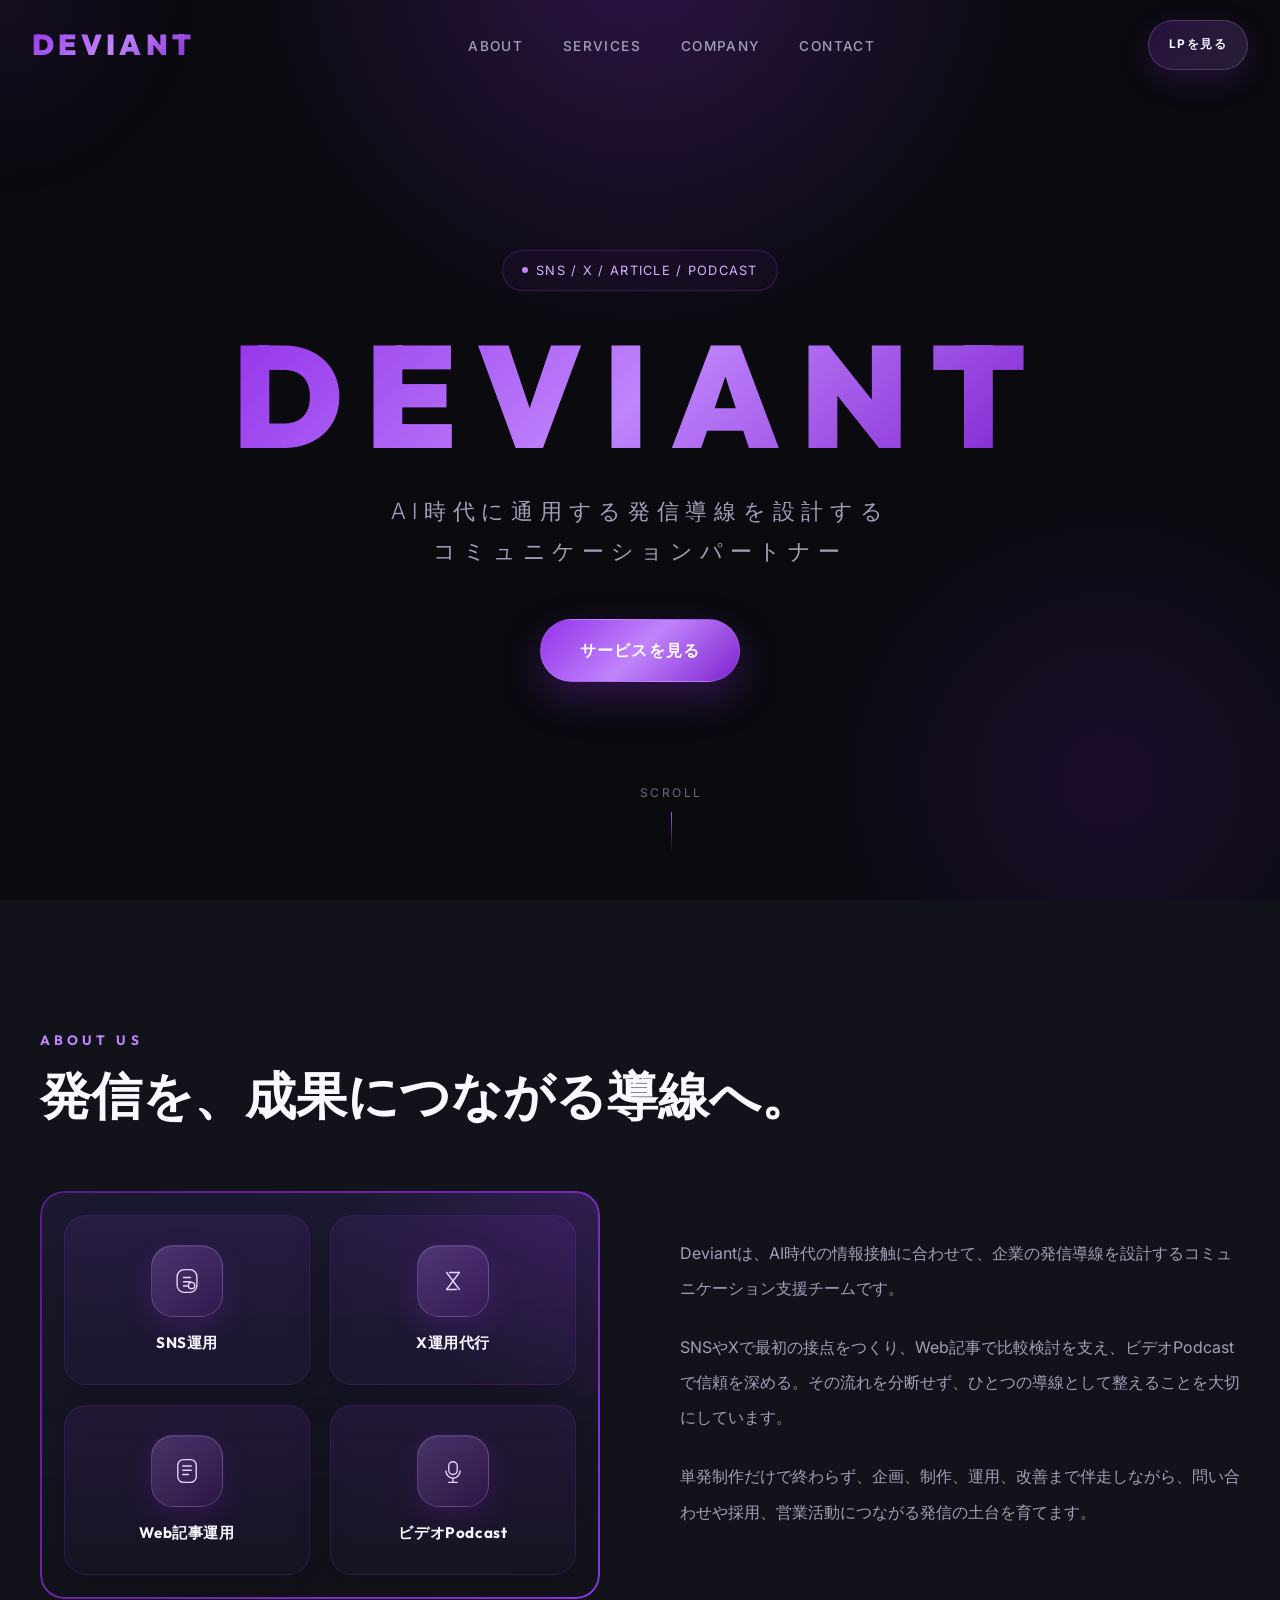
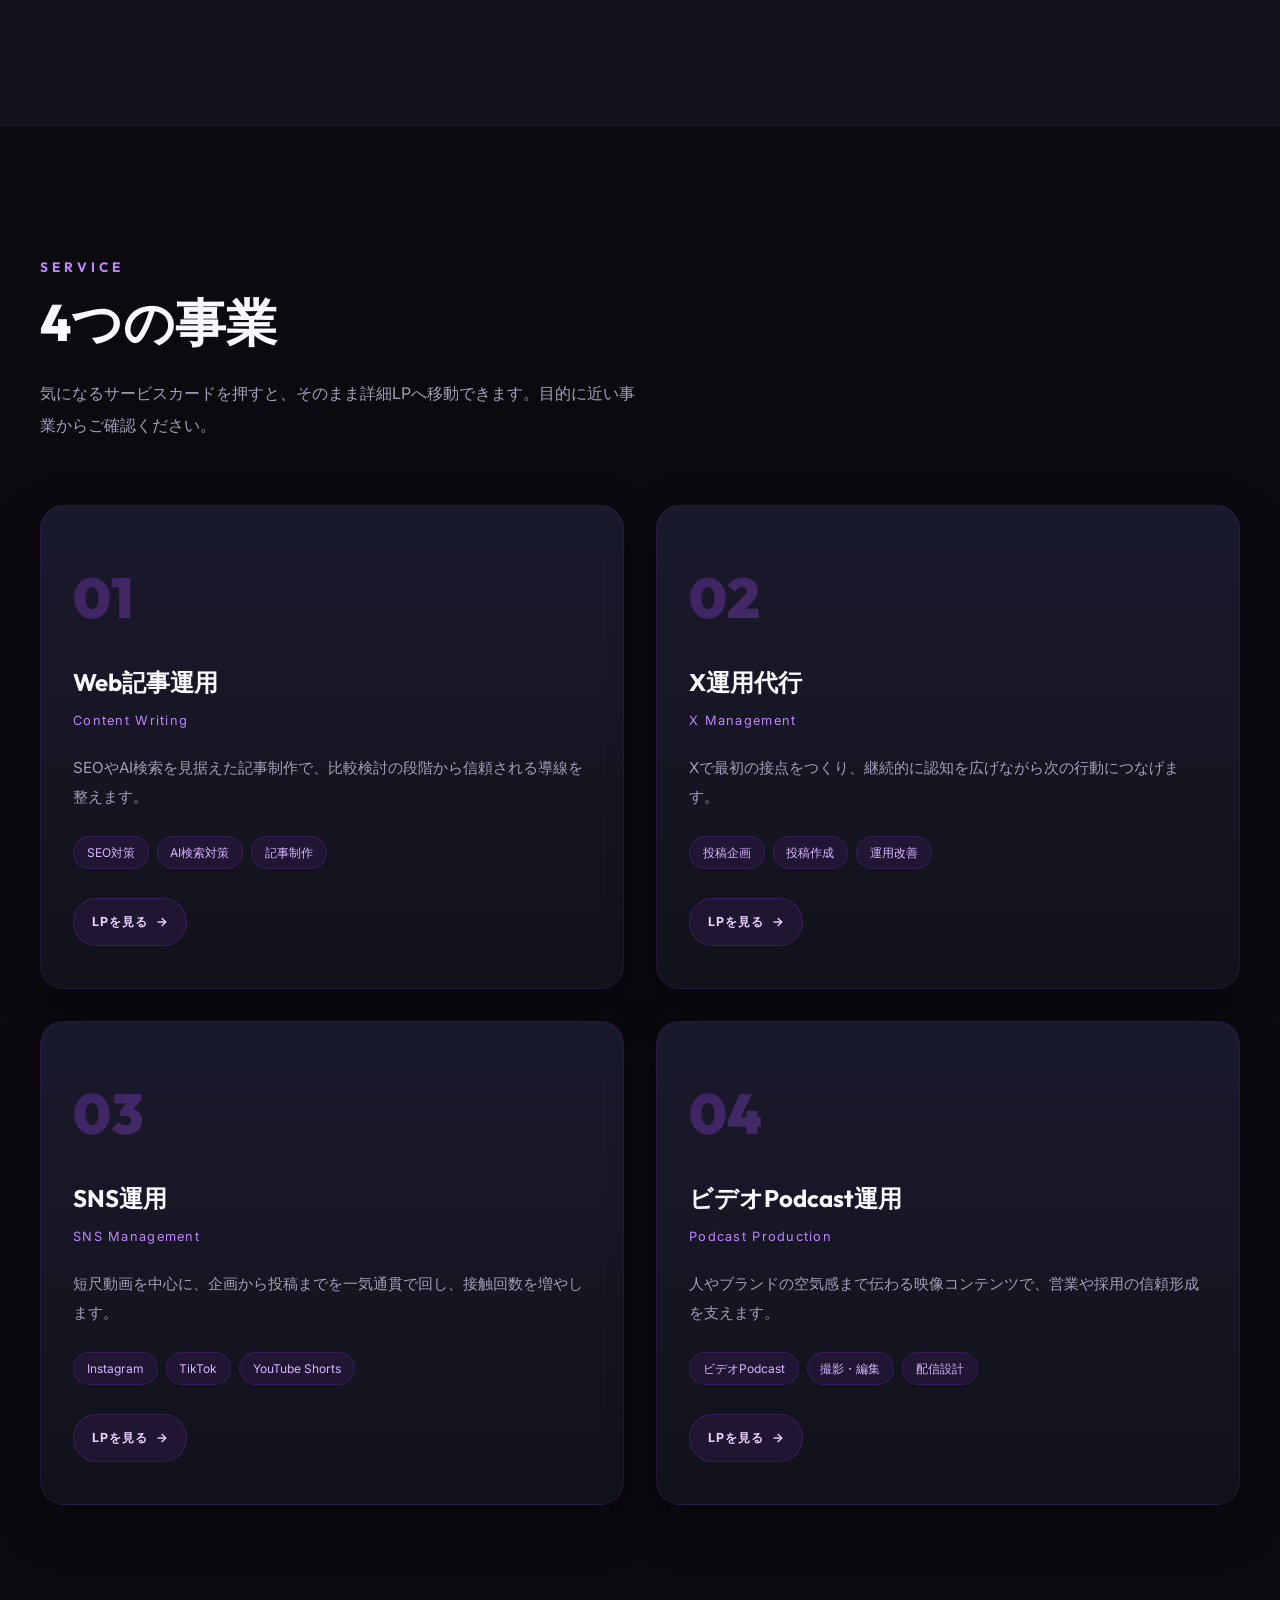
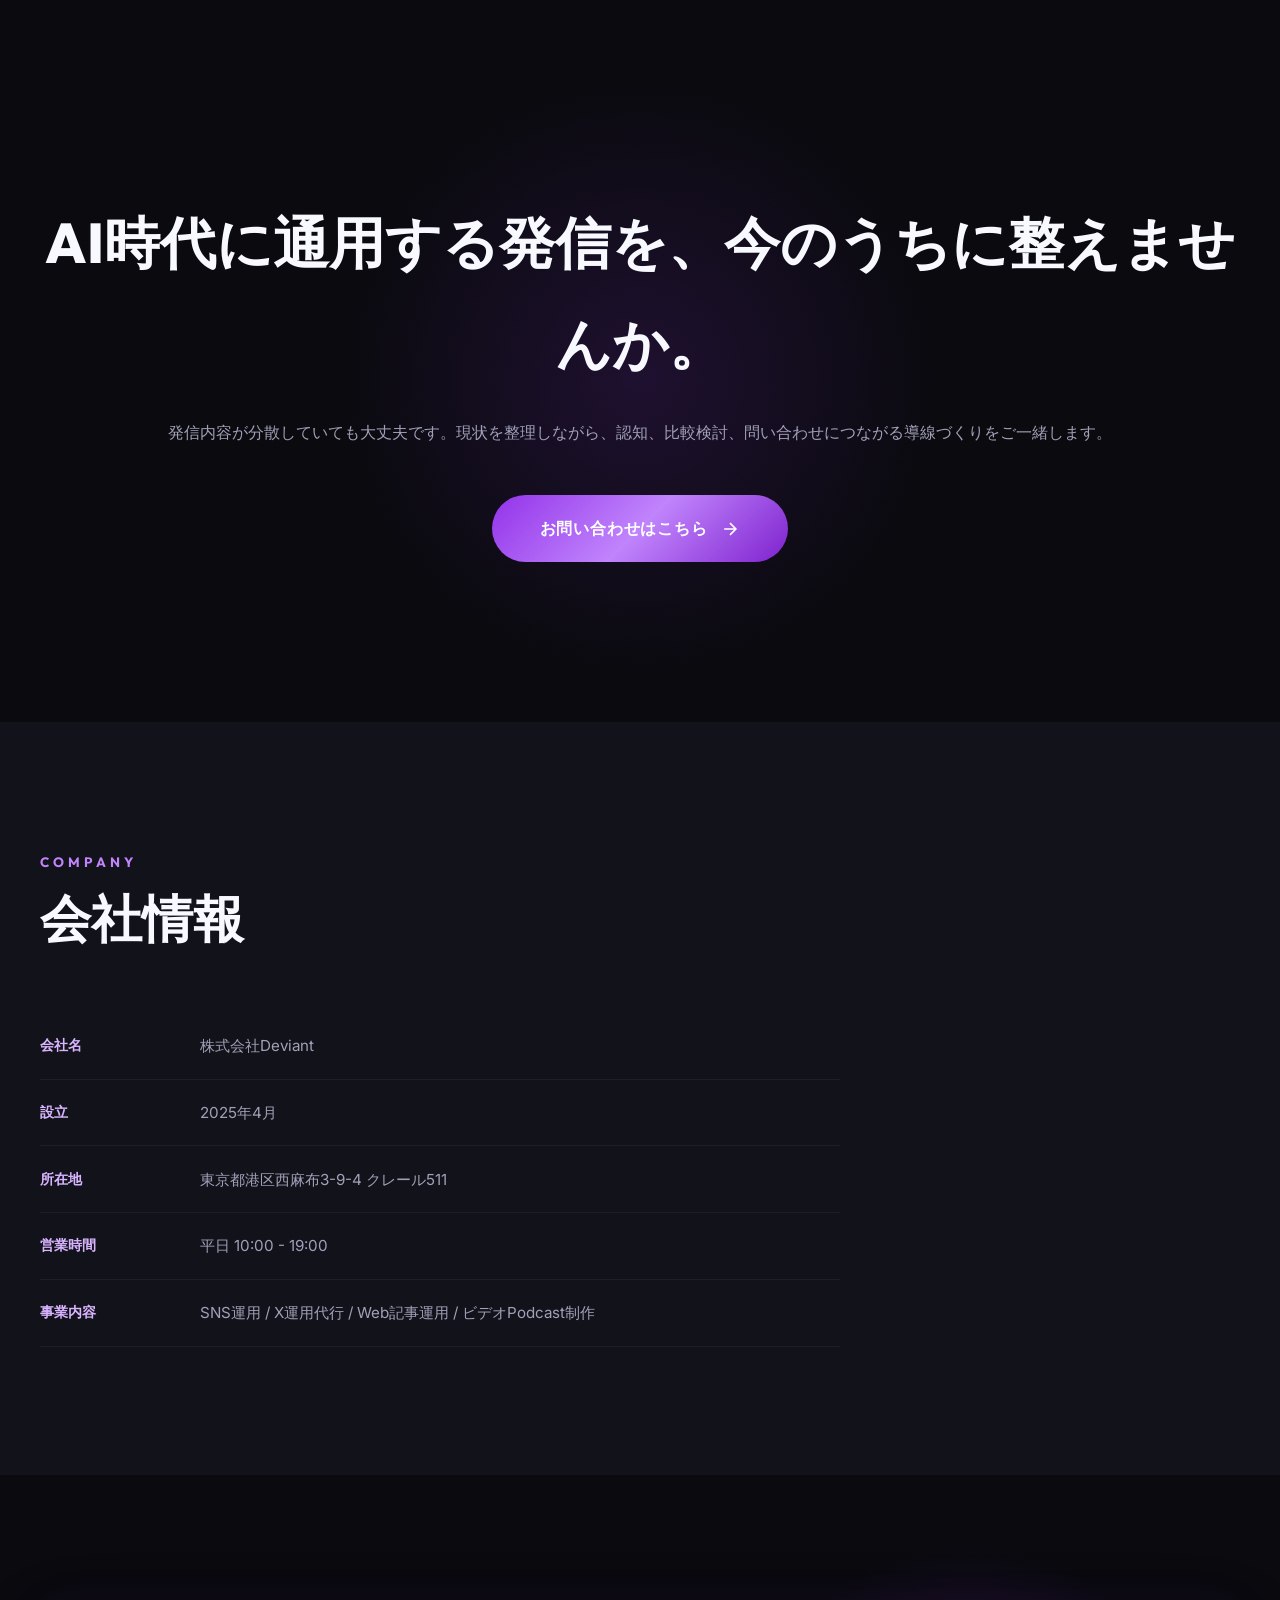
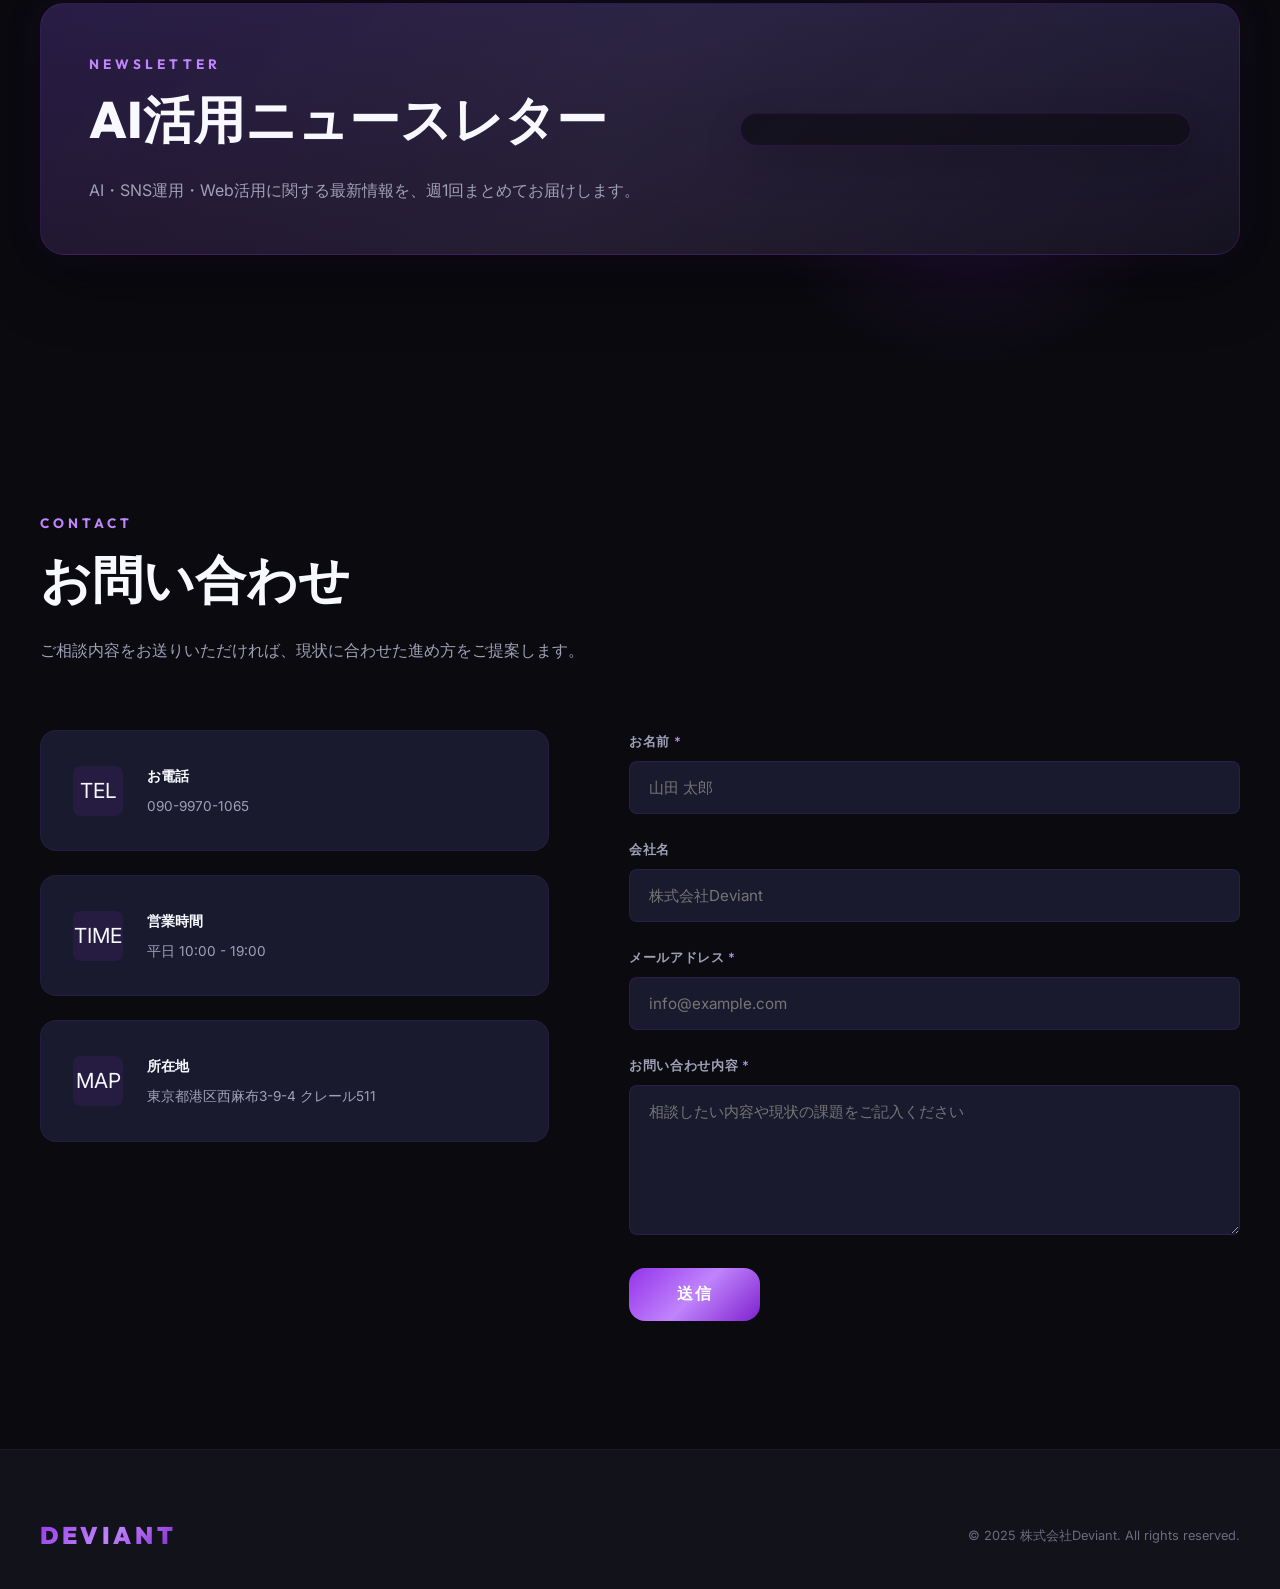
==== commit 2968d6e5: "Add files via upload" ====
--- a/index.html
+++ b/index.html
@@ -222,6 +222,30 @@
     </div>
   </section>
 
+  <section class="newsletter" id="newsletter">
+    <div class="container">
+      <div class="newsletter-inner reveal">
+        <div class="newsletter-copy">
+          <p class="section-label">NEWSLETTER</p>
+          <h2 class="section-title">AI活用ニュースレター</h2>
+          <p class="newsletter-desc">
+            AI・SNS運用・Web活用に関する最新情報を、週1回まとめてお届けします。
+          </p>
+        </div>
+
+        <div class="newsletter-form-wrap">
+          <div class="newsletter-form-embed">
+            <script
+              async
+              src="https://forms.jp.benchmarksend.com/assets/embed.js"
+            ></script>
+            <div data-bme-form-id="KHKONGddnyHOpdfYYeSzP"></div>
+          </div>
+        </div>
+      </div>
+    </div>
+  </section>
+
   <section class="contact" id="contact">
     <div class="container">
       <div class="reveal">
@@ -287,3 +311,5 @@
 </body>
 </html>
 
+
+
--- a/style.css
+++ b/style.css
@@ -879,6 +879,141 @@
     color: var(--text-secondary);
 }
 
+/* ===== NEWSLETTER ===== */
+.newsletter {
+    background: var(--bg-primary);
+    position: relative;
+}
+
+.newsletter::before {
+    content: '';
+    position: absolute;
+    inset: 14% 8% auto auto;
+    width: 420px;
+    height: 420px;
+    border-radius: 50%;
+    background: radial-gradient(circle, rgba(147, 51, 234, 0.18) 0%, transparent 72%);
+    pointer-events: none;
+}
+
+.newsletter-inner {
+    position: relative;
+    display: grid;
+    grid-template-columns: minmax(0, 1.15fr) minmax(320px, 0.85fr);
+    gap: 2.5rem;
+    padding: 3rem;
+    border-radius: var(--radius-lg);
+    overflow: hidden;
+    background:
+        linear-gradient(135deg, rgba(147, 51, 234, 0.12) 0%, rgba(147, 51, 234, 0.03) 100%),
+        linear-gradient(180deg, rgba(26, 26, 46, 0.98) 0%, rgba(18, 18, 26, 1) 100%);
+    border: 1px solid rgba(147, 51, 234, 0.18);
+    box-shadow: 0 24px 70px rgba(0, 0, 0, 0.28), 0 0 42px rgba(147, 51, 234, 0.08);
+}
+
+.newsletter-inner::before {
+    content: '';
+    position: absolute;
+    inset: 0;
+    background: linear-gradient(120deg, transparent 0%, rgba(255, 255, 255, 0.04) 48%, transparent 100%);
+    pointer-events: none;
+}
+
+.newsletter-copy,
+.newsletter-form-wrap {
+    position: relative;
+    z-index: 1;
+}
+
+.newsletter-copy {
+    display: flex;
+    flex-direction: column;
+    justify-content: center;
+}
+
+.newsletter-desc {
+    max-width: 58ch;
+    color: var(--text-secondary);
+    font-size: 1rem;
+    line-height: 2;
+}
+
+.newsletter-form-wrap {
+    display: flex;
+    flex-direction: column;
+    justify-content: center;
+    align-items: center;
+    gap: 1rem;
+}
+
+.newsletter-form-embed {
+    width: 100%;
+    max-width: 560px;
+    padding: 1rem;
+    border-radius: 20px;
+    background: rgba(10, 10, 15, 0.62);
+    border: 1px solid rgba(147, 51, 234, 0.18);
+    box-shadow: inset 0 1px 0 rgba(255, 255, 255, 0.04), 0 16px 40px rgba(0, 0, 0, 0.18);
+}
+
+.newsletter-form-embed [data-bme-form-id] {
+    width: 100%;
+    max-width: 100%;
+    margin: 0 auto;
+}
+
+.newsletter-form-embed iframe {
+    display: block;
+    width: 100% !important;
+    max-width: 100% !important;
+    margin: 0 auto;
+    border: 0;
+    background: transparent;
+}
+
+.newsletter-form-embed form {
+    width: 100% !important;
+    max-width: 100% !important;
+    margin: 0 auto;
+}
+
+.newsletter-form-embed input:not([type="hidden"]):not([type="checkbox"]):not([type="radio"]),
+.newsletter-form-embed select,
+.newsletter-form-embed textarea {
+    width: 100% !important;
+    max-width: 100% !important;
+    min-height: 52px;
+    padding: 0.95rem 1rem;
+    border-radius: 14px;
+    background: rgba(255, 255, 255, 0.03);
+    color: var(--text-primary);
+    font-family: inherit;
+}
+
+.newsletter-form-embed button,
+.newsletter-form-embed input[type="submit"],
+.newsletter-form-embed input[type="button"] {
+    width: 100% !important;
+    min-height: 52px;
+    padding: 0.95rem 1.5rem;
+    border: none;
+    border-radius: 999px;
+    background: var(--gradient-1);
+    color: white;
+    font-size: 0.92rem;
+    font-weight: 700;
+    letter-spacing: 0.04em;
+    cursor: pointer;
+    transition: var(--transition);
+    box-shadow: 0 12px 30px rgba(147, 51, 234, 0.24);
+}
+
+.newsletter-form-embed button:hover,
+.newsletter-form-embed input[type="submit"]:hover,
+.newsletter-form-embed input[type="button"]:hover {
+    transform: translateY(-2px);
+    box-shadow: 0 18px 36px rgba(147, 51, 234, 0.34);
+}
 /* ===== CONTACT ===== */
 .contact {
     background: var(--bg-primary);
@@ -1316,3 +1451,50 @@
         scroll-behavior: auto !important;
     }
 }
+
+
+@media (max-width: 768px) {
+    .newsletter-inner {
+        grid-template-columns: 1fr;
+        gap: 1.5rem;
+        padding: 2rem 1.4rem;
+    }
+
+    .newsletter-desc {
+        font-size: 0.95rem;
+        line-height: 1.9;
+    }
+
+    .newsletter-form-embed {
+        padding: 0.85rem;
+    }
+
+    .newsletter-form-embed button,
+    .newsletter-form-embed input[type="submit"],
+    .newsletter-form-embed input[type="button"] {
+        width: 100% !important;
+    }
+}
+
+@media (max-width: 480px) {
+    .newsletter-inner {
+        padding: 1.5rem 1rem;
+        border-radius: 20px;
+    }
+
+    .newsletter-form-embed {
+        padding: 0.75rem;
+        border-radius: 16px;
+    }
+
+    .newsletter-form-embed input:not([type="hidden"]):not([type="checkbox"]):not([type="radio"]),
+    .newsletter-form-embed select,
+    .newsletter-form-embed textarea,
+    .newsletter-form-embed button,
+    .newsletter-form-embed input[type="submit"],
+    .newsletter-form-embed input[type="button"] {
+        font-size: 0.9rem;
+    }
+}
+
+
